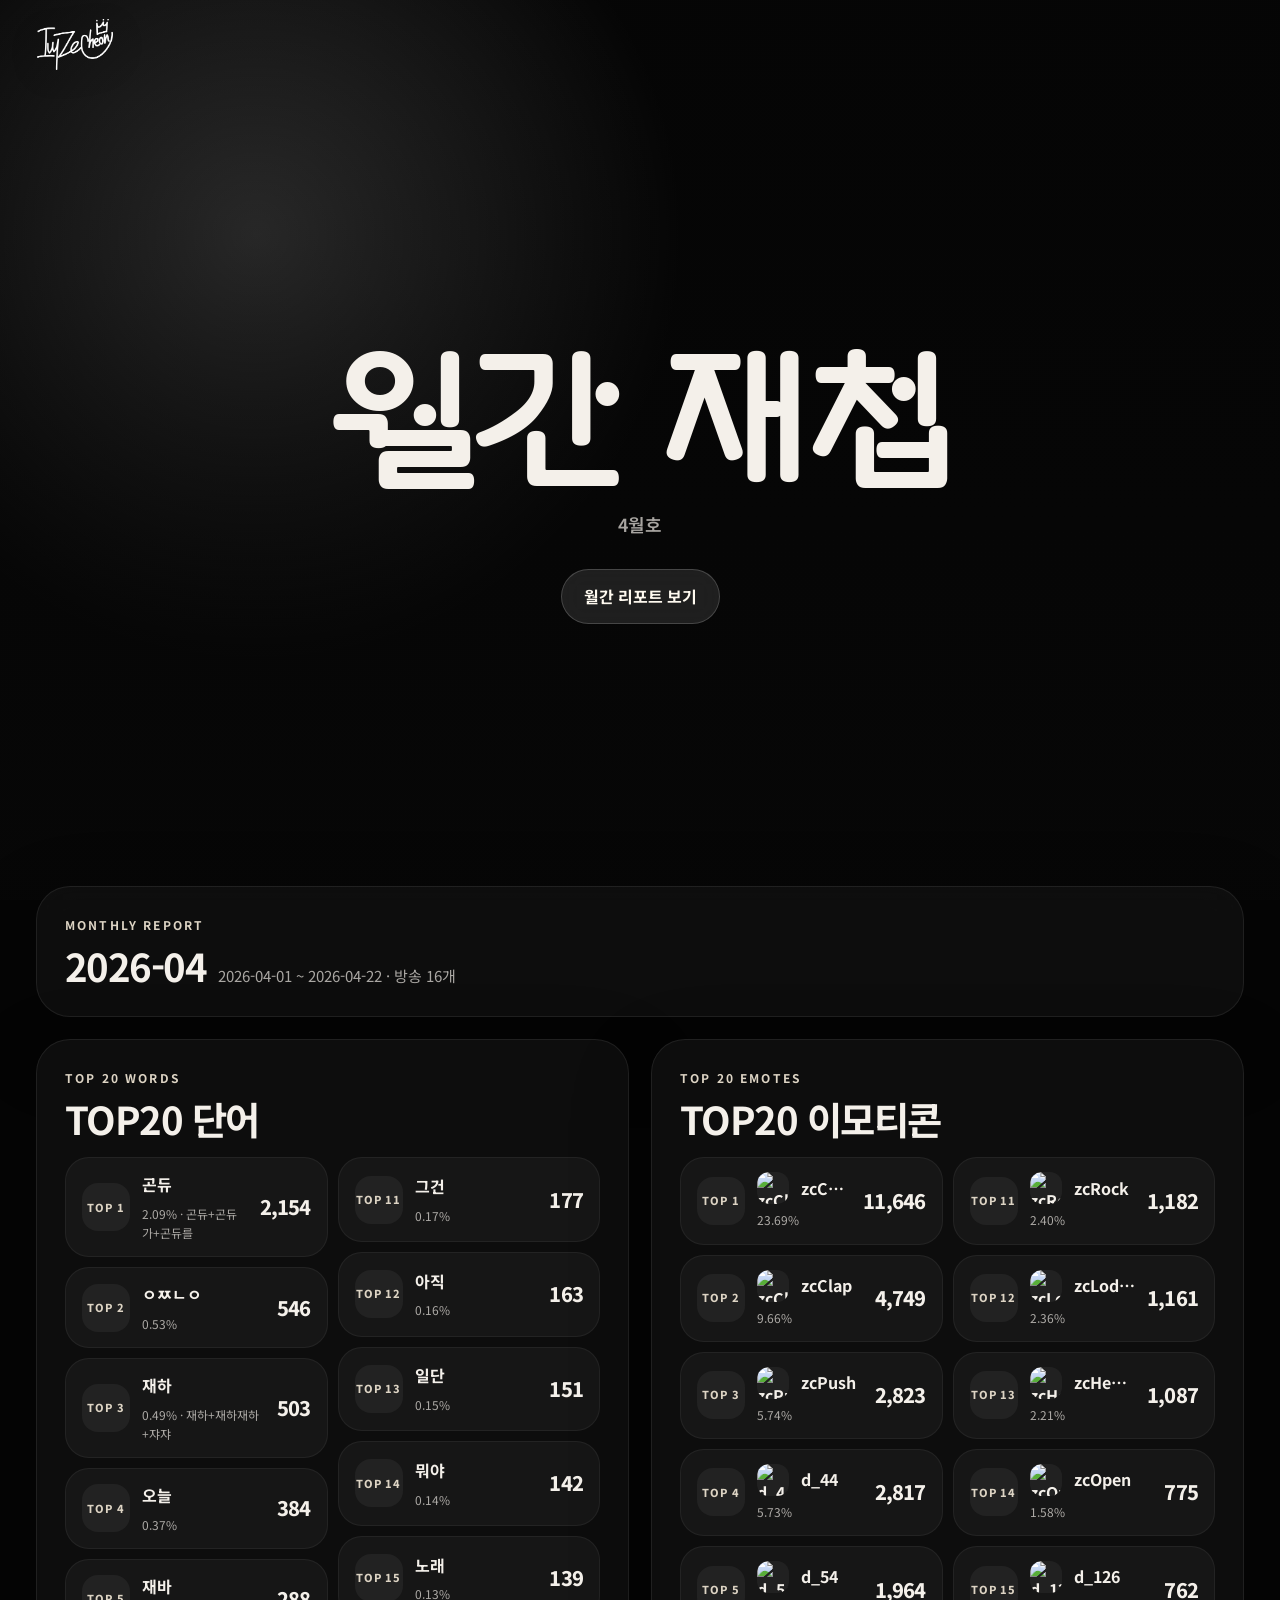
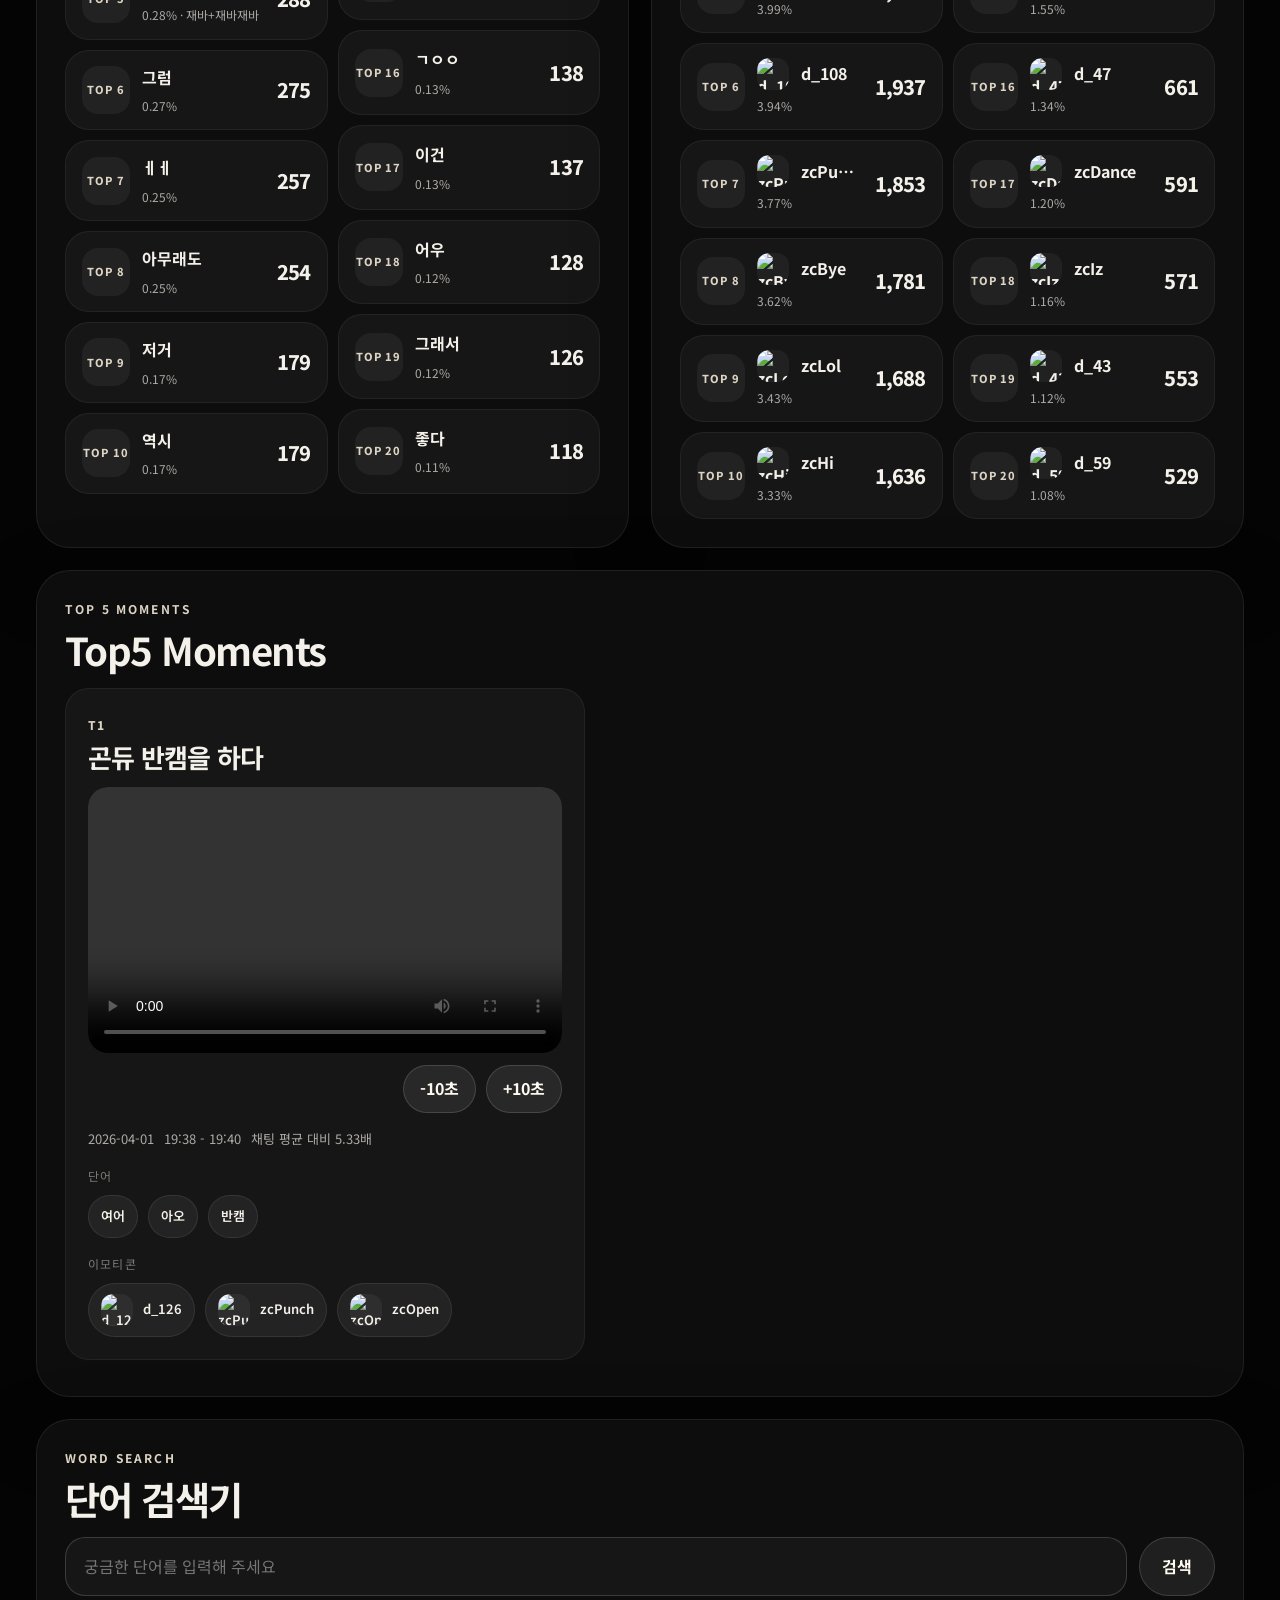
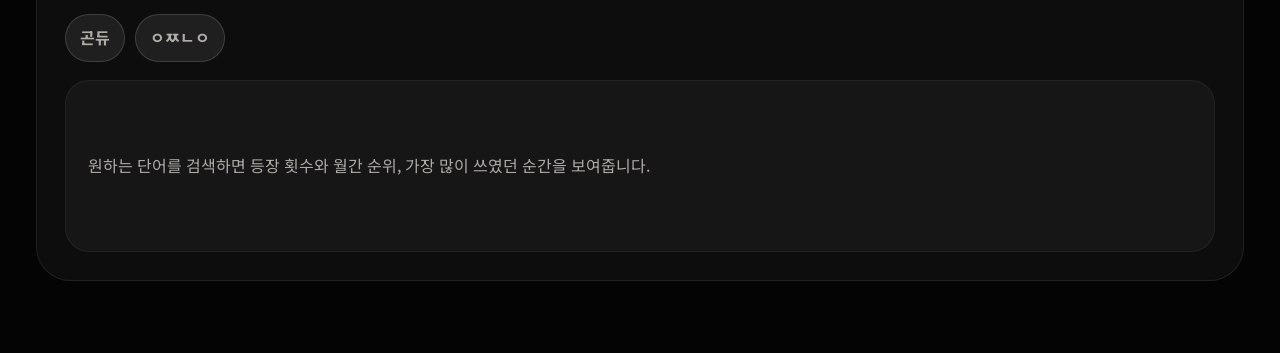
==== docs/index.html @ fcb18bef "Initial commit" ====
<!DOCTYPE html>
<html lang="ko">
<head>
  <meta charset="UTF-8">
  <meta name="viewport" content="width=device-width, initial-scale=1.0">
  <title>월간 재첩</title>
  <link rel="preconnect" href="https://fonts.googleapis.com">
  <link rel="preconnect" href="https://fonts.gstatic.com" crossorigin>
  <link href="https://fonts.googleapis.com/css2?family=Gugi&family=Noto+Sans+KR:wght@400;500;700;900&display=swap" rel="stylesheet">
  <link rel="stylesheet" href="./styles.css">
</head>
<body>
  <header class="floating-header" id="site-header">
    <div class="header-inner">
      <a class="brand-mark" href="#top" aria-label="월간 재첩 첫 화면">
        <img src="./assets/img/sign.webp" alt="월간 재첩 로고">
      </a>
    </div>
  </header>

  <main>
    <section class="hero" id="top">
      <video class="hero-video" autoplay muted loop playsinline>
        <source src="./assets/video/video1.mp4" type="video/mp4">
      </video>
      <div class="hero-scrim"></div>
      <div class="hero-content">
        <h1>월간 재첩</h1>
        <p class="hero-issue hidden" id="hero-issue"></p>
        <button class="hero-link" id="open-report-picker" type="button">월간 리포트 보기</button>
      </div>
    </section>

    <section class="content-shell" id="content">
      <section class="report-picker hidden" id="report-picker">
        <div class="report-picker-head">
          <p class="eyebrow">Archives</p>
          <h2>월간 로그 선택</h2>
        </div>
        <div class="archive-strip" id="archive-list"></div>
      </section>

      <div class="status-stack">
        <div class="loading-panel" id="loading-panel">리포트를 준비하는 중입니다...</div>
        <div class="error-panel hidden" id="error-panel"></div>
      </div>

      <div class="report-root hidden" id="report-root"></div>
    </section>
  </main>

  <script src="./app.js"></script>
</body>
</html>
---- docs/styles.css ----
:root {
  --bg: #050505;
  --panel: rgba(16, 16, 16, 0.82);
  --panel-strong: rgba(22, 22, 22, 0.94);
  --panel-soft: rgba(255, 255, 255, 0.04);
  --line: rgba(255, 255, 255, 0.08);
  --line-strong: rgba(255, 255, 255, 0.16);
  --text: #f4f0ea;
  --muted: rgba(244, 240, 234, 0.68);
  --muted-soft: rgba(244, 240, 234, 0.46);
  --accent: #ddd4c4;
  --accent-strong: #fffaf0;
  --danger: #ff8f7b;
  --shadow: 0 28px 80px rgba(0, 0, 0, 0.26);
  --radius-xl: 34px;
  --radius-lg: 24px;
  --radius-md: 18px;
}

* {
  box-sizing: border-box;
}

html {
  scroll-behavior: smooth;
}

html,
body {
  margin: 0;
  min-height: 100%;
  background: var(--bg);
  color: var(--text);
  font-family: "Noto Sans KR", "Apple SD Gothic Neo", "Malgun Gothic", sans-serif;
}

body {
  overflow-x: hidden;
  line-height: 1.6;
}

a {
  color: inherit;
  text-decoration: none;
}

button,
input {
  font: inherit;
}

button {
  cursor: pointer;
}

.hidden {
  display: none !important;
}

.floating-header {
  position: fixed;
  inset: 0 0 auto;
  z-index: 40;
  padding: 18px clamp(16px, 3vw, 36px);
  pointer-events: none;
}

.header-inner {
  max-width: 1420px;
  margin: 0 auto;
  padding: 0;
  border: 1px solid transparent;
  border-radius: 999px;
  background: transparent;
  transition:
    background 220ms ease,
    border-color 220ms ease,
    padding 220ms ease,
    box-shadow 220ms ease;
  pointer-events: auto;
}

.floating-header.is-scrolled .header-inner {
  padding: 12px 14px;
  background: rgba(10, 10, 10, 0.72);
  border-color: var(--line);
  box-shadow: var(--shadow);
  backdrop-filter: blur(24px);
  -webkit-backdrop-filter: blur(24px);
}

.brand-mark {
  display: inline-flex;
  align-items: center;
  justify-content: center;
  width: 76px;
  min-width: 76px;
}

.brand-mark img {
  display: block;
  width: 100%;
  height: auto;
  object-fit: contain;
  filter: drop-shadow(0 8px 18px rgba(0, 0, 0, 0.24));
}

.hero {
  position: relative;
  display: flex;
  align-items: center;
  justify-content: center;
  min-height: 100svh;
  padding: 132px clamp(20px, 5vw, 52px) 54px;
  overflow: hidden;
}

.hero-video,
.hero-scrim {
  position: absolute;
  inset: 0;
}

.hero-video {
  width: 100%;
  height: 100%;
  object-fit: cover;
  filter: brightness(0.56) saturate(0.94);
  transform: scale(1.02);
}

.hero-scrim {
  background:
    linear-gradient(180deg, rgba(7, 7, 7, 0.12) 0%, rgba(7, 7, 7, 0.28) 32%, rgba(7, 7, 7, 0.86) 100%),
    radial-gradient(circle at 20% 26%, rgba(255, 255, 255, 0.18), transparent 35%);
}

.hero-content {
  position: relative;
  z-index: 2;
  width: min(1420px, 100%);
  margin: 0 auto;
  text-align: center;
}

.hero h1 {
  margin: 0;
  font-family: "Gugi", "Noto Sans KR", sans-serif;
  font-size: clamp(72px, 12vw, 170px);
  font-weight: 400;
  line-height: 0.9;
  letter-spacing: -0.03em;
}

.hero-issue {
  margin: 18px 0 0;
  color: var(--muted);
  font-size: 18px;
  font-weight: 600;
}

.hero-link {
  display: inline-flex;
  align-items: center;
  justify-content: center;
  margin: 30px auto 0;
  padding: 14px 22px;
  border: 1px solid rgba(255, 255, 255, 0.18);
  border-radius: 999px;
  background: rgba(255, 255, 255, 0.1);
  color: var(--accent-strong);
  font-weight: 700;
  backdrop-filter: blur(12px);
  -webkit-backdrop-filter: blur(12px);
  transition: transform 180ms ease, background 180ms ease;
}

.hero-link:hover {
  transform: translateY(-1px);
  background: rgba(255, 255, 255, 0.16);
}

.content-shell {
  position: relative;
  z-index: 3;
  margin-top: -14px;
  padding: 0 clamp(16px, 3vw, 36px) 72px;
}

.status-stack,
.report-root,
.report-picker {
  max-width: 1420px;
  margin: 0 auto;
}

.report-root {
  transition: opacity 180ms ease;
}

.report-root.is-updating {
  opacity: 0.64;
  pointer-events: none;
}

.loading-panel,
.error-panel,
.report-picker,
.report-intro,
.panel-card {
  border: 1px solid var(--line);
  border-radius: var(--radius-xl);
  background: var(--panel);
  box-shadow: var(--shadow);
  backdrop-filter: blur(22px);
  -webkit-backdrop-filter: blur(22px);
}

.loading-panel,
.error-panel {
  padding: 24px 26px;
  color: var(--muted);
}

.error-panel {
  color: var(--danger);
  border-color: rgba(255, 143, 123, 0.28);
  background: rgba(34, 15, 12, 0.88);
}

.report-picker {
  margin-bottom: 18px;
  padding: 24px;
}

.report-picker-head h2 {
  margin: 0;
  font-size: clamp(26px, 3vw, 38px);
  line-height: 1.04;
  letter-spacing: -0.04em;
}

.archive-strip {
  display: flex;
  gap: 12px;
  overflow-x: auto;
  margin-top: 20px;
  padding-bottom: 4px;
  scrollbar-width: none;
}

.archive-strip::-webkit-scrollbar {
  display: none;
}

.archive-chip,
.archive-empty {
  flex: 0 0 auto;
  min-width: 230px;
  padding: 16px 18px;
  border: 1px solid rgba(255, 255, 255, 0.12);
  border-radius: 24px;
  background: rgba(255, 255, 255, 0.06);
  color: var(--text);
  text-align: left;
}

.archive-empty {
  color: var(--muted);
}

.archive-chip {
  transition:
    transform 180ms ease,
    border-color 180ms ease,
    background 180ms ease;
}

.archive-chip:hover,
.archive-chip.active {
  transform: translateY(-2px);
  border-color: rgba(255, 255, 255, 0.24);
  background: rgba(255, 255, 255, 0.12);
}

.archive-chip-label {
  display: block;
  font-size: 17px;
  font-weight: 700;
}

.archive-chip-meta {
  display: block;
  margin-top: 8px;
  color: var(--muted);
  font-size: 13px;
}

.report-shell {
  display: grid;
  gap: 22px;
}

.report-intro,
.panel-card {
  padding: 28px;
}

.report-intro-head {
  display: flex;
  flex-wrap: wrap;
  align-items: baseline;
  gap: 12px;
}

.report-intro h2,
.panel-card h3 {
  margin: 0;
  font-size: clamp(28px, 3vw, 42px);
  line-height: 1.04;
  letter-spacing: -0.04em;
}

.report-subtitle {
  margin: 0;
  color: var(--muted);
  font-size: 15px;
}

.panel-grid {
  display: grid;
  grid-template-columns: repeat(2, minmax(0, 1fr));
  gap: 22px;
}

.eyebrow,
.section-kicker {
  margin: 0 0 12px;
  color: var(--accent);
  font-size: 12px;
  font-weight: 700;
  letter-spacing: 0.18em;
  text-transform: uppercase;
}

.section-head {
  margin-bottom: 18px;
}

.rank-list {
  display: grid;
  grid-template-columns: repeat(2, minmax(0, 1fr));
  gap: 10px;
}

.rank-column {
  display: grid;
  gap: 10px;
}

.rank-row {
  display: grid;
  grid-template-columns: 48px minmax(0, 1fr) auto;
  align-items: center;
  gap: 12px;
  padding: 14px 16px;
  border-radius: var(--radius-lg);
  background: rgba(255, 255, 255, 0.04);
  border: 1px solid rgba(255, 255, 255, 0.06);
}

.rank-badge {
  display: inline-flex;
  align-items: center;
  justify-content: center;
  width: 48px;
  height: 48px;
  border-radius: 16px;
  background: rgba(255, 255, 255, 0.05);
  color: var(--accent);
  font-size: 11px;
  font-weight: 800;
  letter-spacing: 0.08em;
}

.rank-main {
  min-width: 0;
}

.token-title {
  display: flex;
  align-items: center;
  gap: 12px;
  min-width: 0;
  font-size: 16px;
  font-weight: 700;
}

.token-title span {
  min-width: 0;
  overflow: hidden;
  text-overflow: ellipsis;
  white-space: nowrap;
}

.token-title img,
.compact-token img {
  width: 32px;
  height: 32px;
  flex: 0 0 auto;
  object-fit: contain;
  border-radius: 12px;
  background: rgba(255, 255, 255, 0.05);
}

.item-meta {
  margin: 6px 0 0;
  color: var(--muted);
  font-size: 12px;
  line-height: 1.6;
}

.item-value strong {
  display: block;
  font-size: 20px;
  font-weight: 800;
  letter-spacing: -0.04em;
  text-align: right;
}

.clip-carousel {
  display: flex;
  gap: 18px;
  overflow-x: auto;
  padding-bottom: 8px;
  scroll-snap-type: x proximity;
  scrollbar-width: none;
}

.clip-carousel::-webkit-scrollbar {
  display: none;
}

.clip-card {
  flex: 0 0 min(520px, 88vw);
  scroll-snap-align: start;
  padding: 22px;
  border-radius: var(--radius-lg);
  background: rgba(255, 255, 255, 0.04);
  border: 1px solid rgba(255, 255, 255, 0.06);
}

.clip-card-head {
  margin-bottom: 16px;
}

.clip-kicker {
  display: inline-block;
  margin-bottom: 8px;
  color: var(--accent);
  font-size: 12px;
  font-weight: 800;
  letter-spacing: 0.12em;
  text-transform: uppercase;
}

.clip-card h4,
.search-result-header h4,
.special-word-head h4 {
  margin: 0;
  font-size: 26px;
  line-height: 1.08;
  letter-spacing: -0.03em;
}

.clip-player {
  display: block;
  width: 100%;
  aspect-ratio: 16 / 9;
  border-radius: 20px;
  background: #000;
}

.clip-player-wrap {
  display: grid;
  gap: 12px;
}

.clip-player-controls {
  display: flex;
  justify-content: flex-end;
  gap: 10px;
}

.clip-skip-button {
  padding: 10px 16px;
  border: 1px solid rgba(255, 255, 255, 0.14);
  border-radius: 999px;
  background: rgba(255, 255, 255, 0.08);
  color: var(--accent-strong);
  font-weight: 700;
  transition: transform 160ms ease, background 160ms ease, border-color 160ms ease;
}

.clip-skip-button:hover {
  transform: translateY(-1px);
  background: rgba(255, 255, 255, 0.14);
  border-color: rgba(255, 255, 255, 0.22);
}

.clip-card-body {
  margin-top: 16px;
}

.clip-meta-row {
  display: flex;
  flex-wrap: wrap;
  gap: 10px;
  color: var(--muted);
  font-size: 13px;
}

.clip-token-block {
  margin-top: 16px;
}

.clip-token-label,
.subsection-title,
.search-stat-label {
  display: block;
  color: var(--muted-soft);
  font-size: 12px;
  letter-spacing: 0.1em;
  text-transform: uppercase;
}

.compact-token-row {
  display: flex;
  flex-wrap: wrap;
  gap: 10px;
  margin-top: 10px;
}

.compact-token {
  display: inline-flex;
  align-items: center;
  gap: 10px;
  max-width: 100%;
  padding: 10px 12px;
  border-radius: 999px;
  background: rgba(255, 255, 255, 0.06);
  border: 1px solid rgba(255, 255, 255, 0.08);
  color: var(--text);
  font-size: 13px;
  font-weight: 600;
}

.search-panel {
  display: grid;
  gap: 18px;
}

.search-form {
  display: grid;
  grid-template-columns: minmax(0, 1fr) auto;
  gap: 12px;
}

.search-input {
  width: 100%;
  padding: 16px 18px;
  border: 1px solid var(--line-strong);
  border-radius: 20px;
  background: rgba(255, 255, 255, 0.04);
  color: var(--text);
  outline: none;
  transition: border-color 180ms ease, background 180ms ease;
}

.search-input:focus {
  border-color: rgba(255, 255, 255, 0.28);
  background: rgba(255, 255, 255, 0.07);
}

.search-button,
.search-tag,
.sound-button {
  border: 1px solid rgba(255, 255, 255, 0.14);
  border-radius: 999px;
  background: rgba(255, 255, 255, 0.08);
  color: var(--accent-strong);
  font-weight: 700;
}

.search-button {
  padding: 0 22px;
}

.search-suggestions {
  display: flex;
  flex-wrap: wrap;
  gap: 10px;
}

.search-tag {
  padding: 10px 14px;
  color: var(--muted);
}

.search-tag.sound-enabled {
  border-color: rgba(255, 255, 255, 0.22);
  color: var(--accent-strong);
  background: rgba(255, 255, 255, 0.12);
}

.search-result {
  min-height: 172px;
  padding: 22px;
  border-radius: var(--radius-lg);
  background: rgba(255, 255, 255, 0.04);
  border: 1px solid rgba(255, 255, 255, 0.06);
}

.search-result.empty {
  display: flex;
  align-items: center;
  color: var(--muted);
}

.search-result-header {
  display: flex;
  flex-wrap: wrap;
  align-items: baseline;
  gap: 12px;
}

.search-result-header span {
  color: var(--muted);
  font-size: 14px;
}

.search-result-grid {
  display: grid;
  grid-template-columns: repeat(4, minmax(0, 1fr));
  gap: 12px;
  margin-top: 18px;
}

.search-stat {
  padding: 16px;
  border-radius: 20px;
  background: rgba(255, 255, 255, 0.04);
  border: 1px solid rgba(255, 255, 255, 0.06);
}

.search-stat-value {
  display: block;
  margin-top: 8px;
  font-size: 24px;
  font-weight: 800;
  letter-spacing: -0.04em;
}

.search-result-note,
.special-word-meta {
  margin: 16px 0 0;
  color: var(--muted);
  font-size: 14px;
}

.search-result-note.subdued {
  color: var(--muted-soft);
}

.special-word-wrap {
  padding-top: 6px;
  border-top: 1px solid rgba(255, 255, 255, 0.06);
}

.special-word-grid {
  display: grid;
  grid-template-columns: repeat(2, minmax(0, 1fr));
  gap: 14px;
  margin-top: 14px;
}

.special-word-card {
  padding: 20px;
  border-radius: var(--radius-lg);
  background: rgba(255, 255, 255, 0.04);
  border: 1px solid rgba(255, 255, 255, 0.06);
}

.special-word-head {
  display: flex;
  align-items: center;
  justify-content: space-between;
  gap: 12px;
}

.sound-button {
  padding: 10px 16px;
}

.sound-button:disabled {
  opacity: 0.45;
  cursor: default;
}

.special-word-count {
  margin-top: 14px;
  font-size: 28px;
  font-weight: 800;
  letter-spacing: -0.04em;
}

@media (max-width: 1100px) {
  .panel-grid,
  .special-word-grid {
    grid-template-columns: 1fr;
  }

  .rank-list {
    grid-template-columns: 1fr;
  }

  .search-result-grid {
    grid-template-columns: repeat(2, minmax(0, 1fr));
  }
}

@media (max-width: 720px) {
  .floating-header {
    padding: 14px 14px 0;
  }

  .floating-header.is-scrolled .header-inner {
    padding: 10px 12px;
  }

  .brand-mark {
    width: 64px;
    min-width: 64px;
  }

  .hero {
    padding: 110px 16px 36px;
  }

  .content-shell {
    padding: 0 14px 56px;
  }

  .report-picker,
  .report-intro,
  .panel-card,
  .loading-panel,
  .error-panel {
    padding: 22px;
  }

  .search-form,
  .search-result-grid {
    grid-template-columns: 1fr;
  }

  .search-button {
    min-height: 52px;
  }

  .rank-row {
    grid-template-columns: 48px minmax(0, 1fr);
  }

  .item-value {
    grid-column: 2;
  }

  .clip-card {
    flex-basis: 92vw;
  }

  .clip-player-controls {
    justify-content: stretch;
  }

  .clip-skip-button {
    flex: 1 1 0;
  }
}
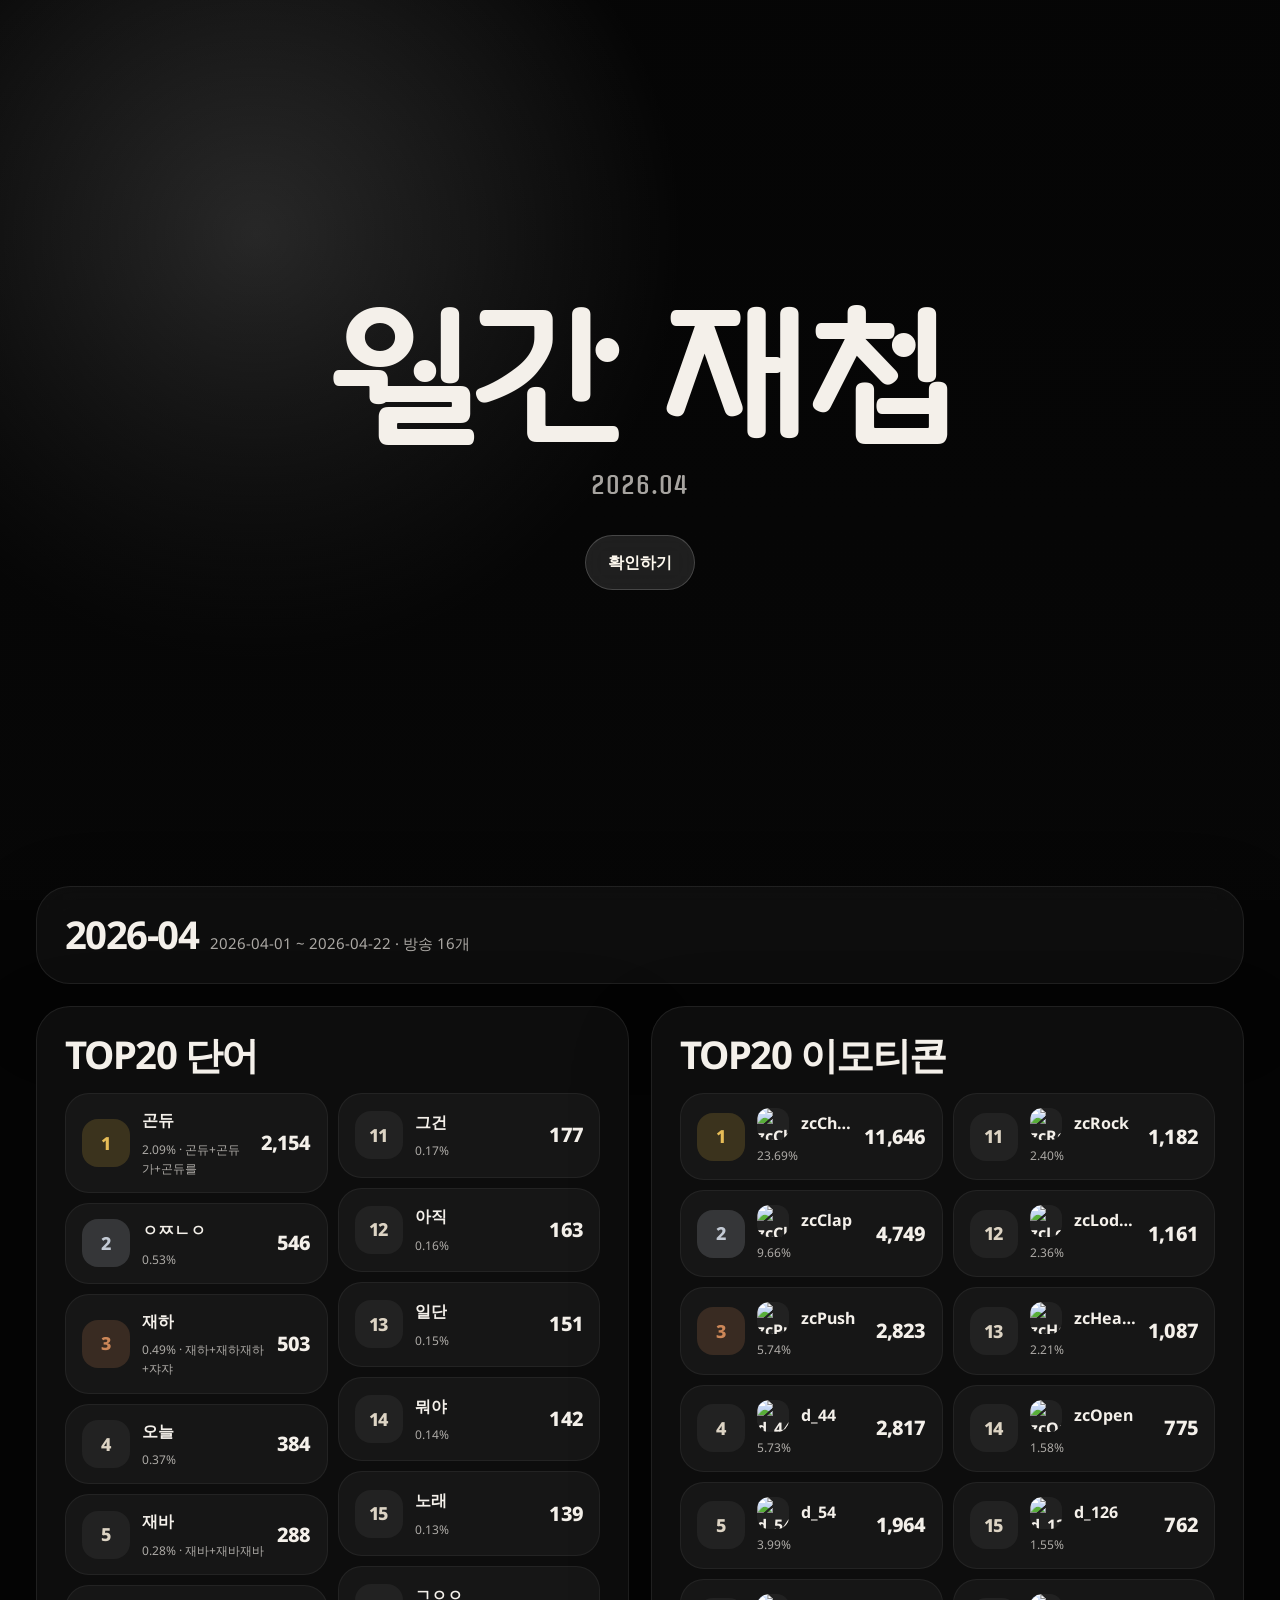
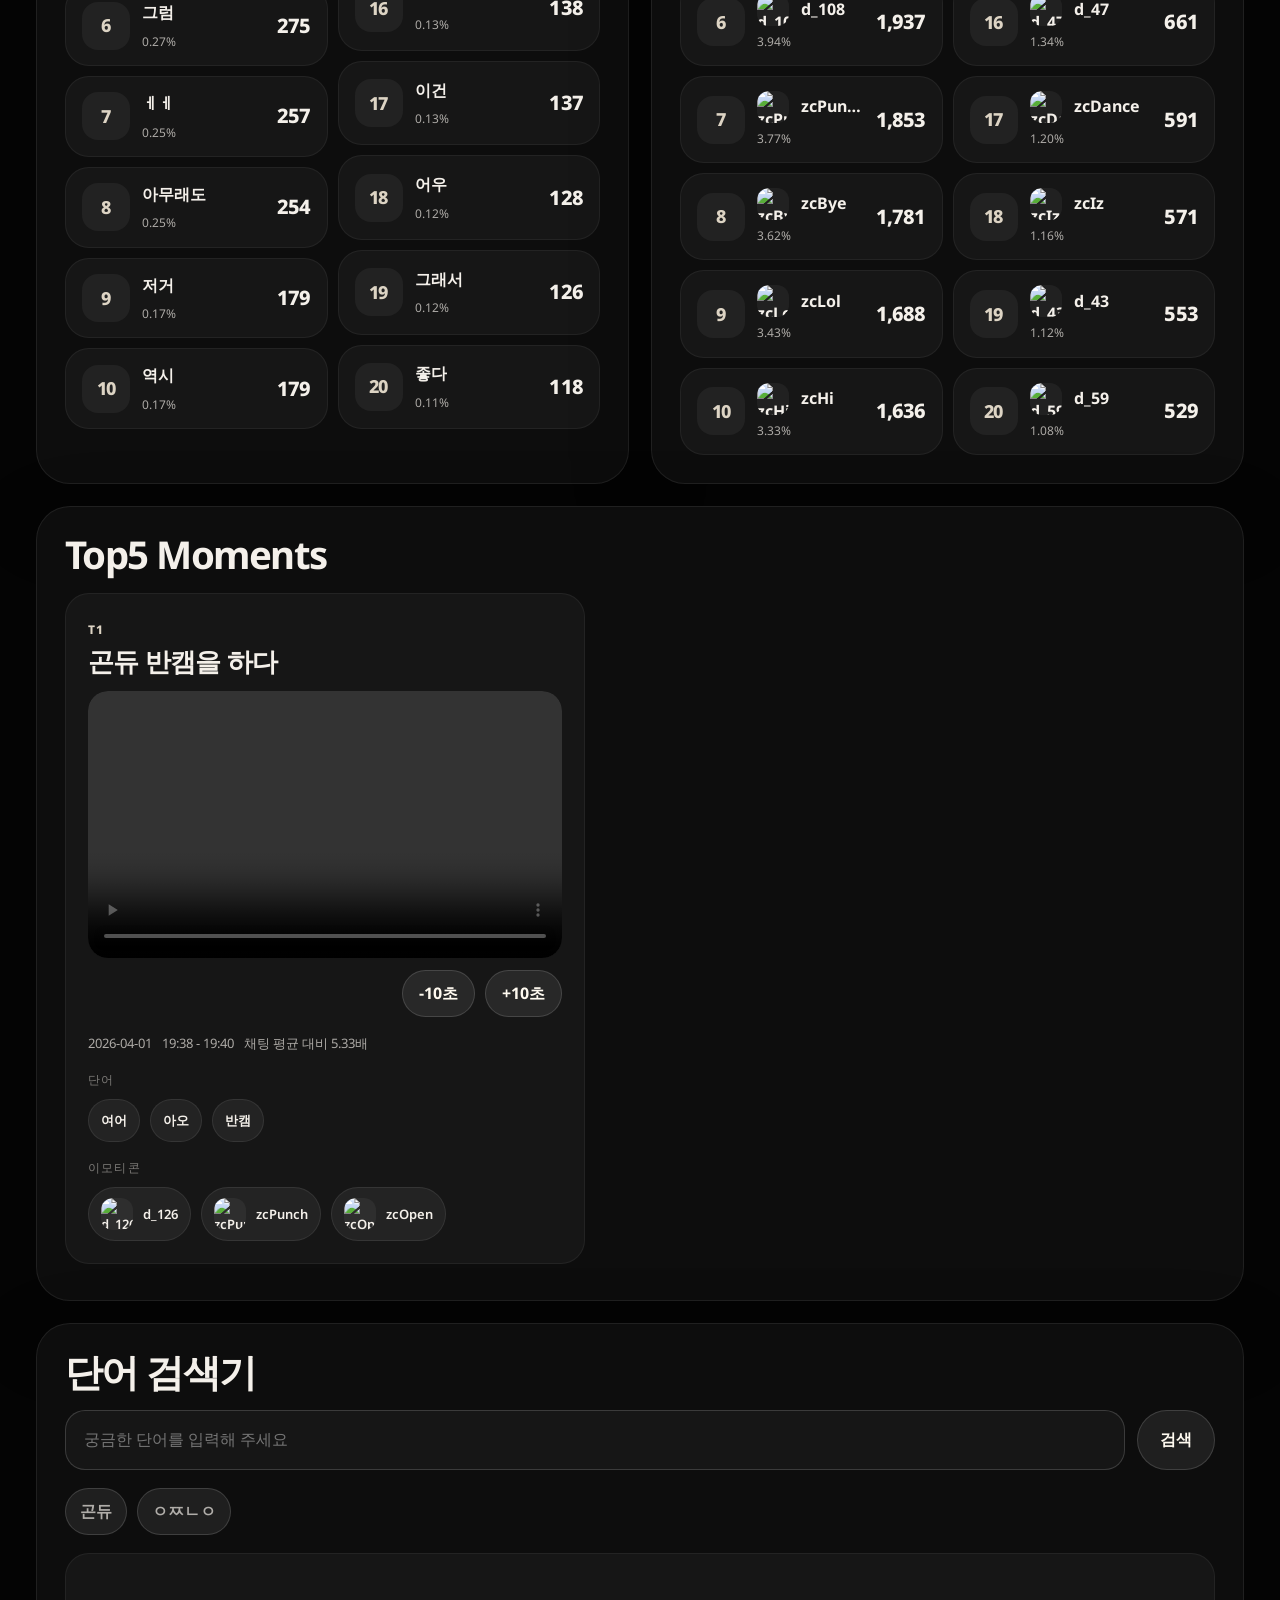
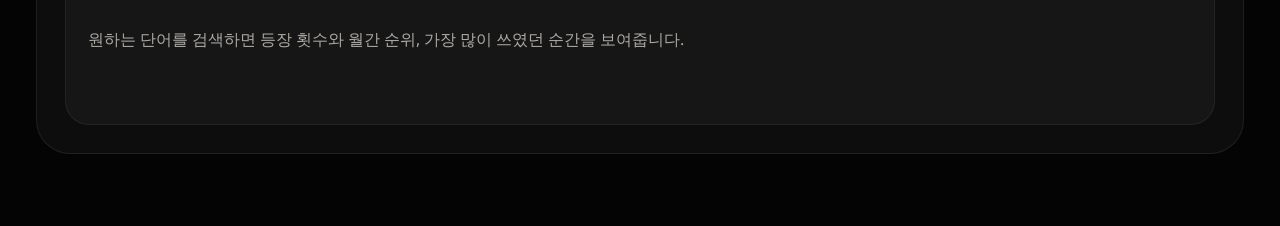
==== commit a75ad3d4: "Refine landing and report typography" ====
--- a/docs/index.html
+++ b/docs/index.html
@@ -6,18 +6,10 @@
   <title>월간 재첩</title>
   <link rel="preconnect" href="https://fonts.googleapis.com">
   <link rel="preconnect" href="https://fonts.gstatic.com" crossorigin>
-  <link href="https://fonts.googleapis.com/css2?family=Gugi&family=Noto+Sans+KR:wght@400;500;700;900&display=swap" rel="stylesheet">
+  <link href="https://fonts.googleapis.com/css2?family=Gugi&family=Noto+Sans:wght@400;500;700;900&display=swap" rel="stylesheet">
   <link rel="stylesheet" href="./styles.css">
 </head>
 <body>
-  <header class="floating-header" id="site-header">
-    <div class="header-inner">
-      <a class="brand-mark" href="#top" aria-label="월간 재첩 첫 화면">
-        <img src="./assets/img/sign.webp" alt="월간 재첩 로고">
-      </a>
-    </div>
-  </header>
-
   <main>
     <section class="hero" id="top">
       <video class="hero-video" autoplay muted loop playsinline>
@@ -27,7 +19,7 @@
       <div class="hero-content">
         <h1>월간 재첩</h1>
         <p class="hero-issue hidden" id="hero-issue"></p>
-        <button class="hero-link" id="open-report-picker" type="button">월간 리포트 보기</button>
+        <button class="hero-link" id="open-report-picker" type="button">확인하기</button>
       </div>
     </section>
 
--- a/docs/styles.css
+++ b/docs/styles.css
@@ -31,7 +31,7 @@
   min-height: 100%;
   background: var(--bg);
   color: var(--text);
-  font-family: "Noto Sans KR", "Apple SD Gothic Neo", "Malgun Gothic", sans-serif;
+  font-family: "Noto Sans", "Apple SD Gothic Neo", "Malgun Gothic", sans-serif;
 }
 
 body {
@@ -57,61 +57,13 @@
   display: none !important;
 }
 
-.floating-header {
-  position: fixed;
-  inset: 0 0 auto;
-  z-index: 40;
-  padding: 18px clamp(16px, 3vw, 36px);
-  pointer-events: none;
-}
-
-.header-inner {
-  max-width: 1420px;
-  margin: 0 auto;
-  padding: 0;
-  border: 1px solid transparent;
-  border-radius: 999px;
-  background: transparent;
-  transition:
-    background 220ms ease,
-    border-color 220ms ease,
-    padding 220ms ease,
-    box-shadow 220ms ease;
-  pointer-events: auto;
-}
-
-.floating-header.is-scrolled .header-inner {
-  padding: 12px 14px;
-  background: rgba(10, 10, 10, 0.72);
-  border-color: var(--line);
-  box-shadow: var(--shadow);
-  backdrop-filter: blur(24px);
-  -webkit-backdrop-filter: blur(24px);
-}
-
-.brand-mark {
-  display: inline-flex;
-  align-items: center;
-  justify-content: center;
-  width: 76px;
-  min-width: 76px;
-}
-
-.brand-mark img {
-  display: block;
-  width: 100%;
-  height: auto;
-  object-fit: contain;
-  filter: drop-shadow(0 8px 18px rgba(0, 0, 0, 0.24));
-}
-
 .hero {
   position: relative;
   display: flex;
   align-items: center;
   justify-content: center;
   min-height: 100svh;
-  padding: 132px clamp(20px, 5vw, 52px) 54px;
+  padding: 54px clamp(20px, 5vw, 52px);
   overflow: hidden;
 }
 
@@ -145,7 +97,7 @@
 
 .hero h1 {
   margin: 0;
-  font-family: "Gugi", "Noto Sans KR", sans-serif;
+  font-family: "Gugi", "Noto Sans", sans-serif;
   font-size: clamp(72px, 12vw, 170px);
   font-weight: 400;
   line-height: 0.9;
@@ -155,8 +107,10 @@
 .hero-issue {
   margin: 18px 0 0;
   color: var(--muted);
-  font-size: 18px;
-  font-weight: 600;
+  font-family: "Gugi", "Noto Sans", sans-serif;
+  font-size: clamp(18px, 2vw, 24px);
+  font-weight: 400;
+  letter-spacing: 0.04em;
 }
 
 .hero-link {
@@ -378,9 +332,24 @@
   border-radius: 16px;
   background: rgba(255, 255, 255, 0.05);
   color: var(--accent);
-  font-size: 11px;
+  font-size: 18px;
   font-weight: 800;
-  letter-spacing: 0.08em;
+  letter-spacing: -0.03em;
+}
+
+.rank-badge.is-gold {
+  background: rgba(226, 180, 64, 0.18);
+  color: #e7bd57;
+}
+
+.rank-badge.is-silver {
+  background: rgba(192, 198, 207, 0.18);
+  color: #c3cad4;
+}
+
+.rank-badge.is-bronze {
+  background: rgba(194, 126, 83, 0.2);
+  color: #cd8758;
 }
 
 .rank-main {
@@ -730,21 +699,8 @@
 }
 
 @media (max-width: 720px) {
-  .floating-header {
-    padding: 14px 14px 0;
-  }
-
-  .floating-header.is-scrolled .header-inner {
-    padding: 10px 12px;
-  }
-
-  .brand-mark {
-    width: 64px;
-    min-width: 64px;
-  }
-
   .hero {
-    padding: 110px 16px 36px;
+    padding: 36px 16px;
   }
 
   .content-shell {
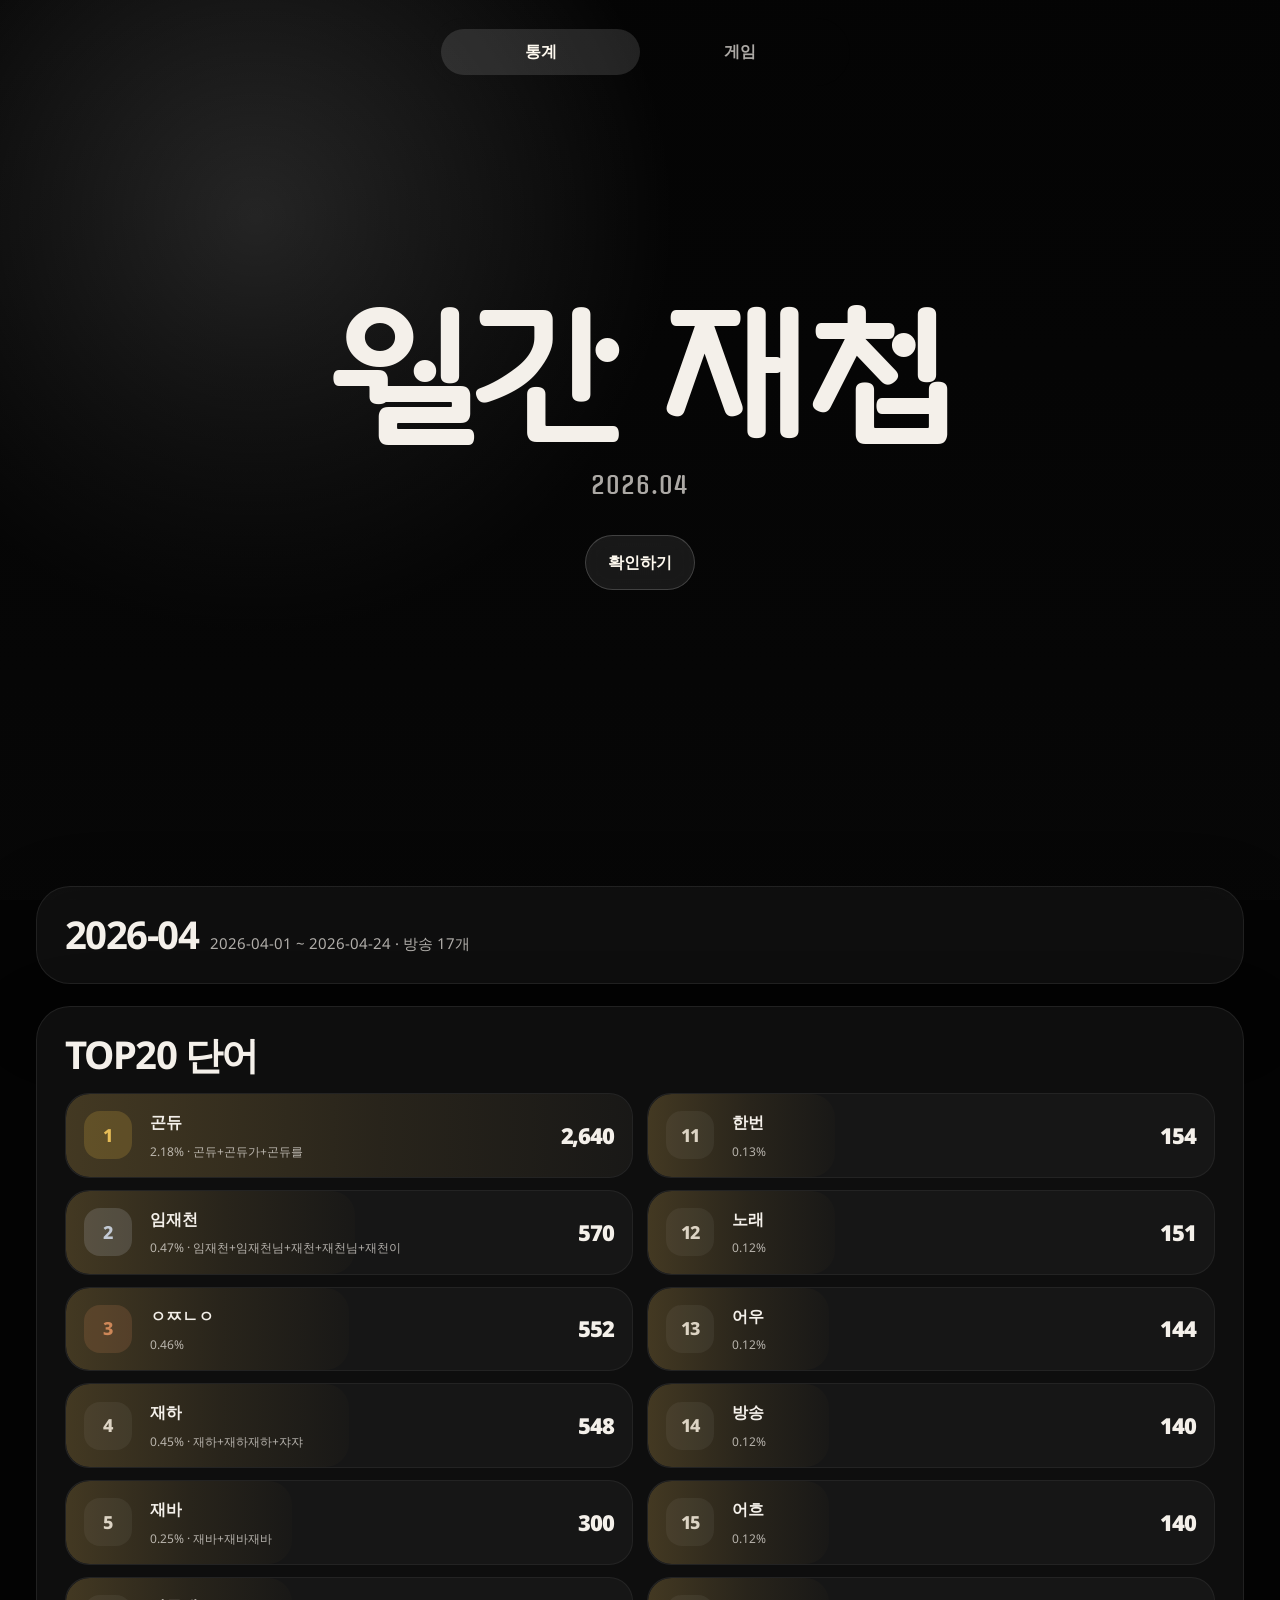
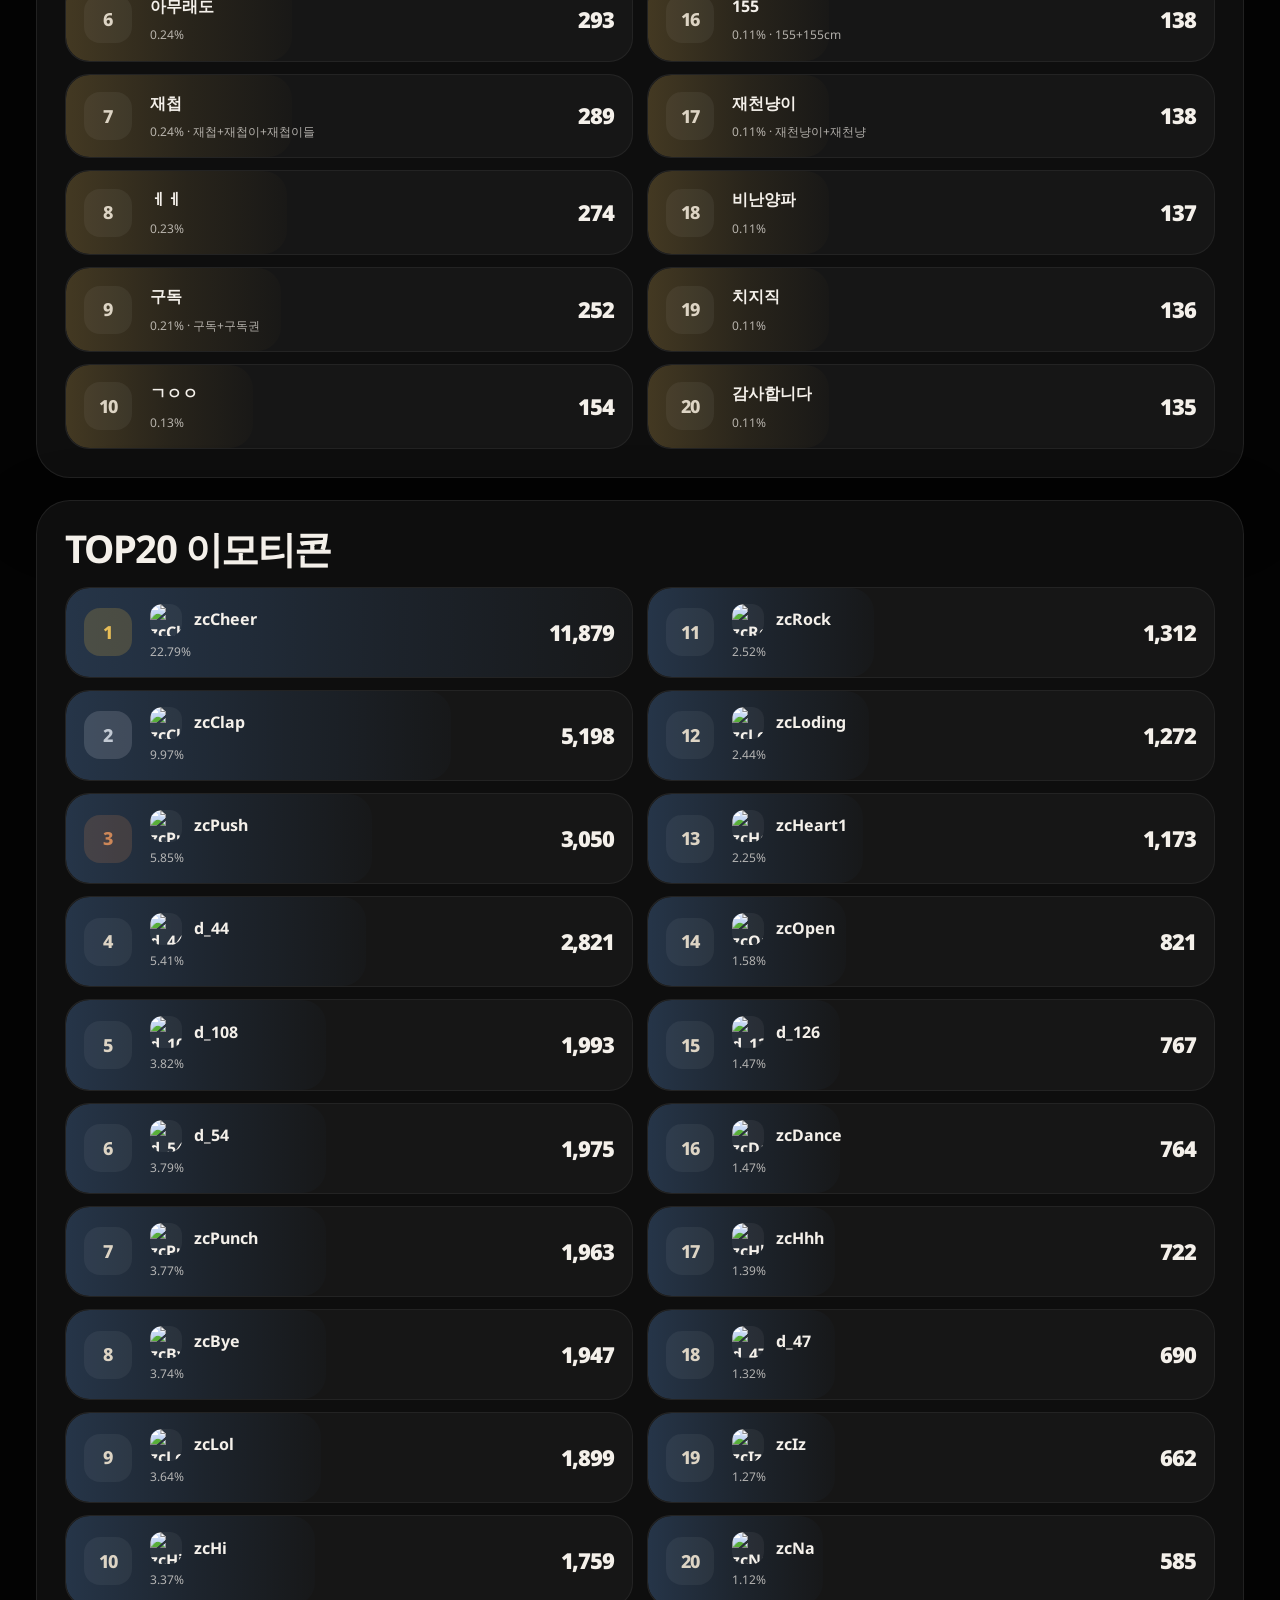
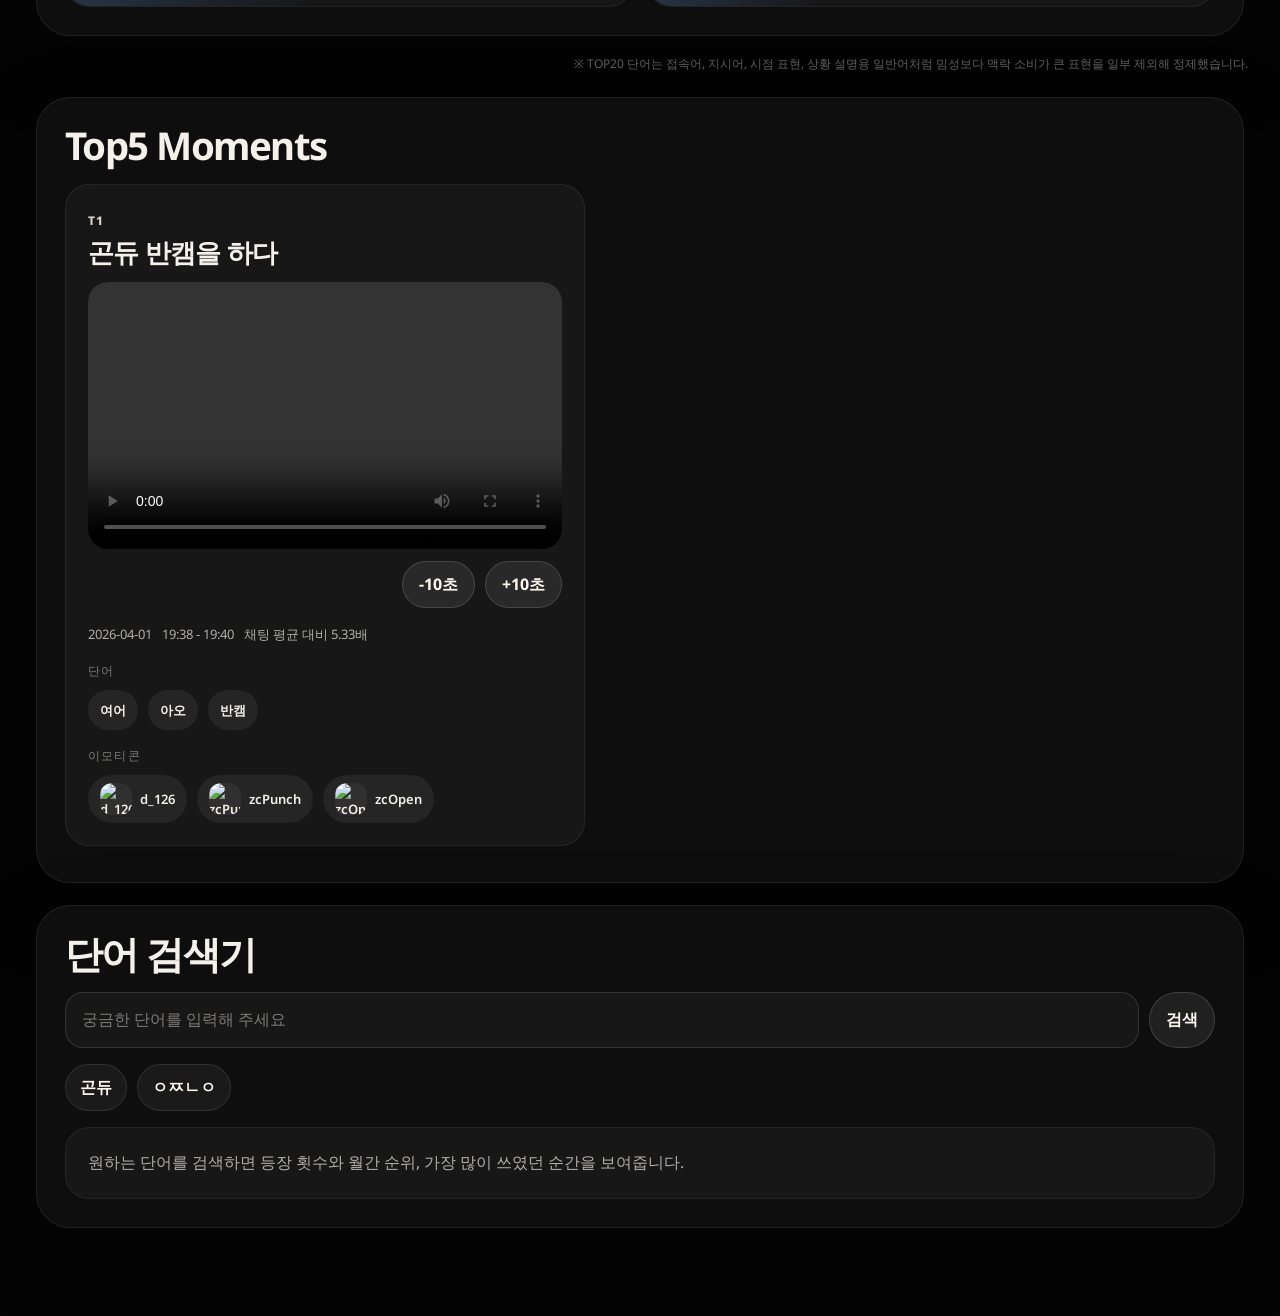
==== commit b495a09d: "Refresh stats layout and add word game" ====
--- a/docs/index.html
+++ b/docs/index.html
@@ -10,6 +10,13 @@
   <link rel="stylesheet" href="./styles.css">
 </head>
 <body>
+  <header class="site-nav" id="site-nav">
+    <div class="site-nav-inner">
+      <button class="nav-link active" id="nav-stats" type="button" data-view-tab="stats">통계</button>
+      <button class="nav-link" id="nav-game" type="button" data-view-tab="game">게임</button>
+    </div>
+  </header>
+
   <main>
     <section class="hero" id="top">
       <video class="hero-video" autoplay muted loop playsinline>
@@ -26,7 +33,7 @@
     <section class="content-shell" id="content">
       <section class="report-picker hidden" id="report-picker">
         <div class="report-picker-head">
-          <p class="eyebrow">Archives</p>
+          <p class="eyebrow">월간 로그</p>
           <h2>월간 로그 선택</h2>
         </div>
         <div class="archive-strip" id="archive-list"></div>
@@ -38,6 +45,7 @@
       </div>
 
       <div class="report-root hidden" id="report-root"></div>
+      <div class="game-root hidden" id="game-root"></div>
     </section>
   </main>
 
--- a/docs/styles.css
+++ b/docs/styles.css
@@ -1,17 +1,21 @@
 :root {
-  --bg: #050505;
-  --panel: rgba(16, 16, 16, 0.82);
-  --panel-strong: rgba(22, 22, 22, 0.94);
+  --bg: #040404;
+  --panel: rgba(18, 18, 18, 0.82);
+  --panel-strong: rgba(22, 22, 22, 0.96);
   --panel-soft: rgba(255, 255, 255, 0.04);
   --line: rgba(255, 255, 255, 0.08);
   --line-strong: rgba(255, 255, 255, 0.16);
   --text: #f4f0ea;
-  --muted: rgba(244, 240, 234, 0.68);
+  --muted: rgba(244, 240, 234, 0.7);
   --muted-soft: rgba(244, 240, 234, 0.46);
   --accent: #ddd4c4;
   --accent-strong: #fffaf0;
+  --gold: #e7bd57;
+  --silver: #c3cad4;
+  --bronze: #cd8758;
   --danger: #ff8f7b;
-  --shadow: 0 28px 80px rgba(0, 0, 0, 0.26);
+  --success: #9be7bf;
+  --shadow: 0 28px 80px rgba(0, 0, 0, 0.3);
   --radius-xl: 34px;
   --radius-lg: 24px;
   --radius-md: 18px;
@@ -57,6 +61,60 @@
   display: none !important;
 }
 
+.site-nav {
+  position: fixed;
+  top: 18px;
+  left: 0;
+  right: 0;
+  z-index: 30;
+  padding: 0 18px;
+  pointer-events: none;
+}
+
+.site-nav-inner {
+  display: flex;
+  justify-content: space-between;
+  align-items: center;
+  width: min(420px, 100%);
+  margin: 0 auto;
+  padding: 10px;
+  border: 1px solid transparent;
+  border-radius: 999px;
+  background: rgba(8, 8, 8, 0);
+  backdrop-filter: blur(0px);
+  -webkit-backdrop-filter: blur(0px);
+  transition: background 220ms ease, border-color 220ms ease, backdrop-filter 220ms ease;
+  pointer-events: auto;
+}
+
+body.is-scrolled .site-nav-inner {
+  border-color: rgba(255, 255, 255, 0.12);
+  background: rgba(10, 10, 10, 0.58);
+  backdrop-filter: blur(18px);
+  -webkit-backdrop-filter: blur(18px);
+}
+
+.nav-link {
+  flex: 1 1 0;
+  padding: 10px 14px;
+  border: 0;
+  border-radius: 999px;
+  background: transparent;
+  color: var(--muted);
+  font-weight: 700;
+  transition: color 180ms ease, background 180ms ease, transform 180ms ease;
+}
+
+.nav-link:hover {
+  color: var(--accent-strong);
+  transform: translateY(-1px);
+}
+
+.nav-link.active {
+  background: rgba(255, 255, 255, 0.12);
+  color: var(--accent-strong);
+}
+
 .hero {
   position: relative;
   display: flex;
@@ -83,8 +141,8 @@
 
 .hero-scrim {
   background:
-    linear-gradient(180deg, rgba(7, 7, 7, 0.12) 0%, rgba(7, 7, 7, 0.28) 32%, rgba(7, 7, 7, 0.86) 100%),
-    radial-gradient(circle at 20% 26%, rgba(255, 255, 255, 0.18), transparent 35%);
+    linear-gradient(180deg, rgba(7, 7, 7, 0.06) 0%, rgba(7, 7, 7, 0.28) 34%, rgba(7, 7, 7, 0.9) 100%),
+    radial-gradient(circle at 20% 24%, rgba(255, 255, 255, 0.16), transparent 34%);
 }
 
 .hero-content {
@@ -121,34 +179,37 @@
   padding: 14px 22px;
   border: 1px solid rgba(255, 255, 255, 0.18);
   border-radius: 999px;
-  background: rgba(255, 255, 255, 0.1);
+  background: rgba(255, 255, 255, 0.08);
   color: var(--accent-strong);
   font-weight: 700;
   backdrop-filter: blur(12px);
   -webkit-backdrop-filter: blur(12px);
-  transition: transform 180ms ease, background 180ms ease;
+  transition: transform 180ms ease, background 180ms ease, border-color 180ms ease;
 }
 
 .hero-link:hover {
   transform: translateY(-1px);
   background: rgba(255, 255, 255, 0.16);
+  border-color: rgba(255, 255, 255, 0.26);
 }
 
 .content-shell {
   position: relative;
   z-index: 3;
   margin-top: -14px;
-  padding: 0 clamp(16px, 3vw, 36px) 72px;
+  padding: 0 clamp(16px, 3vw, 36px) 88px;
 }
 
 .status-stack,
 .report-root,
+.game-root,
 .report-picker {
   max-width: 1420px;
   margin: 0 auto;
 }
 
-.report-root {
+.report-root,
+.game-root {
   transition: opacity 180ms ease;
 }
 
@@ -187,9 +248,12 @@
   padding: 24px;
 }
 
-.report-picker-head h2 {
+.report-picker-head h2,
+.report-intro h2,
+.panel-card h2,
+.panel-card h3 {
   margin: 0;
-  font-size: clamp(26px, 3vw, 38px);
+  font-size: clamp(28px, 3vw, 42px);
   line-height: 1.04;
   letter-spacing: -0.04em;
 }
@@ -203,7 +267,8 @@
   scrollbar-width: none;
 }
 
-.archive-strip::-webkit-scrollbar {
+.archive-strip::-webkit-scrollbar,
+.clip-carousel::-webkit-scrollbar {
   display: none;
 }
 
@@ -224,10 +289,7 @@
 }
 
 .archive-chip {
-  transition:
-    transform 180ms ease,
-    border-color 180ms ease,
-    background 180ms ease;
+  transition: transform 180ms ease, border-color 180ms ease, background 180ms ease;
 }
 
 .archive-chip:hover,
@@ -267,28 +329,22 @@
   gap: 12px;
 }
 
-.report-intro h2,
-.panel-card h3 {
+.report-subtitle,
+.game-subtitle {
   margin: 0;
-  font-size: clamp(28px, 3vw, 42px);
-  line-height: 1.04;
-  letter-spacing: -0.04em;
-}
-
-.report-subtitle {
-  margin: 0;
   color: var(--muted);
   font-size: 15px;
 }
 
-.panel-grid {
-  display: grid;
-  grid-template-columns: repeat(2, minmax(0, 1fr));
-  gap: 22px;
-}
-
-.eyebrow,
-.section-kicker {
+.public-filter-note {
+  width: 100%;
+  margin: -4px 4px 2px;
+  color: var(--muted-soft);
+  font-size: 12px;
+  text-align: right;
+}
+
+.eyebrow {
   margin: 0 0 12px;
   color: var(--accent);
   font-size: 12px;
@@ -301,26 +357,55 @@
   margin-bottom: 18px;
 }
 
-.rank-list {
+.signal-stage {
+  overflow: hidden;
+}
+
+.signal-list {
   display: grid;
   grid-template-columns: repeat(2, minmax(0, 1fr));
-  gap: 10px;
-}
-
-.rank-column {
+  gap: 14px;
+}
+
+.signal-column {
   display: grid;
-  gap: 10px;
-}
-
-.rank-row {
+  gap: 12px;
+}
+
+.signal-row {
+  position: relative;
   display: grid;
-  grid-template-columns: 48px minmax(0, 1fr) auto;
+  grid-template-columns: 52px minmax(0, 1fr) auto;
   align-items: center;
-  gap: 12px;
-  padding: 14px 16px;
+  gap: 14px;
+  min-height: 84px;
+  padding: 16px 18px;
+  border: 1px solid rgba(255, 255, 255, 0.06);
   border-radius: var(--radius-lg);
-  background: rgba(255, 255, 255, 0.04);
-  border: 1px solid rgba(255, 255, 255, 0.06);
+  background: rgba(255, 255, 255, 0.035);
+  overflow: hidden;
+  isolation: isolate;
+}
+
+.signal-row-fill {
+  position: absolute;
+  top: 0;
+  bottom: 0;
+  left: 0;
+  width: var(--fill, 50%);
+  border-radius: inherit;
+  opacity: 0.78;
+  z-index: -1;
+}
+
+.signal-row-word .signal-row-fill {
+  background:
+    linear-gradient(90deg, rgba(214, 170, 74, 0.3) 0%, rgba(214, 170, 74, 0.12) 55%, rgba(214, 170, 74, 0.02) 100%);
+}
+
+.signal-row-emote .signal-row-fill {
+  background:
+    linear-gradient(90deg, rgba(94, 165, 255, 0.28) 0%, rgba(94, 165, 255, 0.12) 55%, rgba(94, 165, 255, 0.02) 100%);
 }
 
 .rank-badge {
@@ -338,18 +423,18 @@
 }
 
 .rank-badge.is-gold {
-  background: rgba(226, 180, 64, 0.18);
-  color: #e7bd57;
+  background: rgba(226, 180, 64, 0.2);
+  color: var(--gold);
 }
 
 .rank-badge.is-silver {
   background: rgba(192, 198, 207, 0.18);
-  color: #c3cad4;
+  color: var(--silver);
 }
 
 .rank-badge.is-bronze {
   background: rgba(194, 126, 83, 0.2);
-  color: #cd8758;
+  color: var(--bronze);
 }
 
 .rank-main {
@@ -391,9 +476,9 @@
 
 .item-value strong {
   display: block;
-  font-size: 20px;
-  font-weight: 800;
-  letter-spacing: -0.04em;
+  font-size: 22px;
+  font-weight: 900;
+  letter-spacing: -0.05em;
   text-align: right;
 }
 
@@ -404,10 +489,6 @@
   padding-bottom: 8px;
   scroll-snap-type: x proximity;
   scrollbar-width: none;
-}
-
-.clip-carousel::-webkit-scrollbar {
-  display: none;
 }
 
 .clip-card {
@@ -435,7 +516,7 @@
 
 .clip-card h4,
 .search-result-header h4,
-.special-word-head h4 {
+.guess-word-wrap h3 {
   margin: 0;
   font-size: 26px;
   line-height: 1.08;
@@ -461,22 +542,34 @@
   gap: 10px;
 }
 
-.clip-skip-button {
+.clip-skip-button,
+.search-button,
+.game-guess-button,
+.game-next-button {
   padding: 10px 16px;
   border: 1px solid rgba(255, 255, 255, 0.14);
   border-radius: 999px;
   background: rgba(255, 255, 255, 0.08);
   color: var(--accent-strong);
   font-weight: 700;
-  transition: transform 160ms ease, background 160ms ease, border-color 160ms ease;
-}
-
-.clip-skip-button:hover {
+  transition: transform 160ms ease, background 160ms ease, border-color 160ms ease, opacity 160ms ease;
+}
+
+.clip-skip-button:hover,
+.search-button:hover,
+.game-guess-button:hover,
+.game-next-button:hover {
   transform: translateY(-1px);
   background: rgba(255, 255, 255, 0.14);
   border-color: rgba(255, 255, 255, 0.22);
 }
 
+.game-guess-button:disabled {
+  opacity: 0.38;
+  cursor: default;
+  transform: none;
+}
+
 .clip-card-body {
   margin-top: 16px;
 }
@@ -494,7 +587,6 @@
 }
 
 .clip-token-label,
-.subsection-title,
 .search-stat-label {
   display: block;
   color: var(--muted-soft);
@@ -503,66 +595,54 @@
   text-transform: uppercase;
 }
 
-.compact-token-row {
+.compact-token-row,
+.guess-breakdown {
   display: flex;
   flex-wrap: wrap;
   gap: 10px;
   margin-top: 10px;
 }
 
-.compact-token {
+.compact-token,
+.guess-breakdown-chip {
   display: inline-flex;
   align-items: center;
-  gap: 10px;
-  max-width: 100%;
-  padding: 10px 12px;
+  gap: 8px;
+  min-height: 40px;
+  padding: 8px 12px;
   border-radius: 999px;
   background: rgba(255, 255, 255, 0.06);
-  border: 1px solid rgba(255, 255, 255, 0.08);
   color: var(--text);
   font-size: 13px;
   font-weight: 600;
 }
 
+.guess-breakdown-chip {
+  color: var(--muted);
+}
+
 .search-panel {
   display: grid;
-  gap: 18px;
+  gap: 16px;
 }
 
 .search-form {
-  display: grid;
-  grid-template-columns: minmax(0, 1fr) auto;
-  gap: 12px;
+  display: flex;
+  gap: 10px;
 }
 
 .search-input {
-  width: 100%;
-  padding: 16px 18px;
-  border: 1px solid var(--line-strong);
-  border-radius: 20px;
+  flex: 1 1 auto;
+  min-width: 0;
+  padding: 14px 16px;
+  border: 1px solid rgba(255, 255, 255, 0.12);
+  border-radius: 18px;
   background: rgba(255, 255, 255, 0.04);
   color: var(--text);
-  outline: none;
-  transition: border-color 180ms ease, background 180ms ease;
-}
-
-.search-input:focus {
-  border-color: rgba(255, 255, 255, 0.28);
-  background: rgba(255, 255, 255, 0.07);
-}
-
-.search-button,
-.search-tag,
-.sound-button {
-  border: 1px solid rgba(255, 255, 255, 0.14);
-  border-radius: 999px;
-  background: rgba(255, 255, 255, 0.08);
-  color: var(--accent-strong);
-  font-weight: 700;
-}
-
-.search-button {
-  padding: 0 22px;
+}
+
+.search-input::placeholder {
+  color: var(--muted-soft);
 }
 
 .search-suggestions {
@@ -573,17 +653,21 @@
 
 .search-tag {
   padding: 10px 14px;
-  color: var(--muted);
-}
-
-.search-tag.sound-enabled {
-  border-color: rgba(255, 255, 255, 0.22);
+  border: 1px solid rgba(255, 255, 255, 0.1);
+  border-radius: 999px;
+  background: rgba(255, 255, 255, 0.05);
   color: var(--accent-strong);
-  background: rgba(255, 255, 255, 0.12);
+  font-weight: 600;
+}
+
+.search-tag.sound-enabled::after {
+  content: " 효과음";
+  color: var(--muted-soft);
+  font-size: 12px;
+  letter-spacing: 0.08em;
 }
 
 .search-result {
-  min-height: 172px;
   padding: 22px;
   border-radius: var(--radius-lg);
   background: rgba(255, 255, 255, 0.04);
@@ -591,128 +675,261 @@
 }
 
 .search-result.empty {
-  display: flex;
-  align-items: center;
   color: var(--muted);
 }
 
 .search-result-header {
   display: flex;
-  flex-wrap: wrap;
+  justify-content: space-between;
+  gap: 12px;
   align-items: baseline;
-  gap: 12px;
-}
-
-.search-result-header span {
-  color: var(--muted);
-  font-size: 14px;
+}
+
+.search-result-header span,
+.search-result-note {
+  color: var(--muted);
 }
 
 .search-result-grid {
   display: grid;
   grid-template-columns: repeat(4, minmax(0, 1fr));
   gap: 12px;
-  margin-top: 18px;
+  margin-top: 16px;
 }
 
 .search-stat {
-  padding: 16px;
-  border-radius: 20px;
+  padding: 14px;
+  border-radius: 18px;
   background: rgba(255, 255, 255, 0.04);
-  border: 1px solid rgba(255, 255, 255, 0.06);
+  border: 1px solid rgba(255, 255, 255, 0.05);
 }
 
 .search-stat-value {
   display: block;
-  margin-top: 8px;
-  font-size: 24px;
+  margin-top: 6px;
+  font-size: 20px;
   font-weight: 800;
   letter-spacing: -0.04em;
 }
 
-.search-result-note,
-.special-word-meta {
-  margin: 16px 0 0;
-  color: var(--muted);
-  font-size: 14px;
-}
-
 .search-result-note.subdued {
   color: var(--muted-soft);
 }
 
-.special-word-wrap {
-  padding-top: 6px;
-  border-top: 1px solid rgba(255, 255, 255, 0.06);
-}
-
-.special-word-grid {
+.game-shell {
+  overflow: hidden;
+}
+
+.game-shell-head {
+  display: flex;
+  justify-content: space-between;
+  gap: 24px;
+  align-items: flex-start;
+  margin-bottom: 24px;
+}
+
+.game-scoreboard {
+  min-width: 160px;
+  padding: 16px 18px;
+  border-radius: 24px;
+  background: rgba(255, 255, 255, 0.05);
+  border: 1px solid rgba(255, 255, 255, 0.08);
+  text-align: right;
+}
+
+.game-score-label,
+.game-score-sub {
+  display: block;
+  color: var(--muted);
+  font-size: 12px;
+  letter-spacing: 0.08em;
+  text-transform: uppercase;
+}
+
+.game-scoreboard strong {
+  display: block;
+  margin-top: 6px;
+  font-size: clamp(30px, 4vw, 44px);
+  line-height: 1;
+  letter-spacing: -0.05em;
+}
+
+.game-stage {
   display: grid;
-  grid-template-columns: repeat(2, minmax(0, 1fr));
+  grid-template-columns: minmax(0, 1fr) 220px minmax(0, 1fr);
+  gap: 18px;
+  align-items: stretch;
+}
+
+.guess-card,
+.game-control-column {
+  min-height: 420px;
+  border-radius: var(--radius-xl);
+  border: 1px solid rgba(255, 255, 255, 0.08);
+  background: rgba(255, 255, 255, 0.04);
+}
+
+.guess-card {
+  display: flex;
+  flex-direction: column;
+  justify-content: space-between;
+  padding: 26px;
+  background:
+    radial-gradient(circle at top left, rgba(255, 255, 255, 0.08), transparent 40%),
+    rgba(255, 255, 255, 0.04);
+}
+
+.guess-card-anchor {
+  box-shadow: inset 0 0 0 1px rgba(220, 179, 79, 0.06);
+}
+
+.guess-card-challenger {
+  box-shadow: inset 0 0 0 1px rgba(125, 178, 255, 0.06);
+}
+
+.guess-card-topline {
+  display: flex;
+  justify-content: flex-end;
+}
+
+.guess-rank {
+  display: inline-flex;
+  align-items: center;
+  padding: 8px 12px;
+  border-radius: 999px;
+  background: rgba(255, 255, 255, 0.06);
+  color: var(--muted);
+  font-size: 12px;
+  font-weight: 700;
+  letter-spacing: 0.06em;
+}
+
+.guess-word-wrap {
+  margin-top: 28px;
+}
+
+.guess-token-title {
+  margin: 10px 0 0;
+  color: var(--muted);
+  font-size: 13px;
+  line-height: 1.5;
+}
+
+.guess-count {
+  margin-top: 28px;
+  display: flex;
+  align-items: flex-end;
+  gap: 10px;
+}
+
+.guess-count strong {
+  font-size: clamp(52px, 7vw, 96px);
+  line-height: 0.9;
+  letter-spacing: -0.06em;
+}
+
+.guess-count span,
+.guess-ratio {
+  color: var(--muted);
+}
+
+.guess-ratio {
+  margin-top: 10px;
+  font-size: 15px;
+}
+
+.game-control-column {
+  display: flex;
+  flex-direction: column;
+  align-items: center;
+  justify-content: center;
   gap: 14px;
-  margin-top: 14px;
-}
-
-.special-word-card {
-  padding: 20px;
-  border-radius: var(--radius-lg);
-  background: rgba(255, 255, 255, 0.04);
-  border: 1px solid rgba(255, 255, 255, 0.06);
-}
-
-.special-word-head {
-  display: flex;
+  padding: 26px 18px;
+  text-align: center;
+}
+
+.game-versus {
+  display: inline-flex;
   align-items: center;
-  justify-content: space-between;
-  gap: 12px;
-}
-
-.sound-button {
-  padding: 10px 16px;
-}
-
-.sound-button:disabled {
-  opacity: 0.45;
-  cursor: default;
-}
-
-.special-word-count {
-  margin-top: 14px;
-  font-size: 28px;
-  font-weight: 800;
-  letter-spacing: -0.04em;
+  justify-content: center;
+  width: 62px;
+  height: 62px;
+  border-radius: 999px;
+  background: rgba(255, 255, 255, 0.08);
+  color: var(--accent-strong);
+  font-weight: 900;
+  letter-spacing: 0.1em;
+}
+
+.game-guess-button,
+.game-next-button {
+  width: 100%;
+}
+
+.game-feedback,
+.game-helper {
+  margin: 6px 0 0;
+  font-size: 14px;
+  line-height: 1.6;
+  color: var(--muted);
+}
+
+.game-feedback.is-good {
+  color: var(--success);
+}
+
+.game-feedback.is-bad {
+  color: var(--danger);
 }
 
 @media (max-width: 1100px) {
-  .panel-grid,
-  .special-word-grid {
+  .signal-list,
+  .game-stage {
     grid-template-columns: 1fr;
   }
 
-  .rank-list {
-    grid-template-columns: 1fr;
-  }
-
-  .search-result-grid {
-    grid-template-columns: repeat(2, minmax(0, 1fr));
+  .game-control-column {
+    min-height: 0;
+    order: 2;
   }
 }
 
 @media (max-width: 720px) {
+  .site-nav {
+    top: 12px;
+    padding: 0 12px;
+  }
+
+  .site-nav-inner {
+    width: 100%;
+  }
+
   .hero {
-    padding: 36px 16px;
-  }
-
-  .content-shell {
-    padding: 0 14px 56px;
-  }
-
-  .report-picker,
+    min-height: 86svh;
+    padding-top: 84px;
+  }
+
+  .hero h1 {
+    font-size: clamp(54px, 18vw, 88px);
+  }
+
   .report-intro,
   .panel-card,
-  .loading-panel,
-  .error-panel {
-    padding: 22px;
+  .report-picker {
+    padding: 20px;
+  }
+
+  .signal-row {
+    grid-template-columns: 42px minmax(0, 1fr);
+    gap: 12px;
+  }
+
+  .item-value {
+    grid-column: 2;
+  }
+
+  .item-value strong {
+    text-align: left;
   }
 
   .search-form,
@@ -720,27 +937,18 @@
     grid-template-columns: 1fr;
   }
 
-  .search-button {
-    min-height: 52px;
-  }
-
-  .rank-row {
-    grid-template-columns: 48px minmax(0, 1fr);
-  }
-
-  .item-value {
-    grid-column: 2;
+  .search-form {
+    display: grid;
   }
 
   .clip-card {
     flex-basis: 92vw;
   }
 
-  .clip-player-controls {
-    justify-content: stretch;
-  }
-
-  .clip-skip-button {
-    flex: 1 1 0;
-  }
-}
+  .clip-meta-row,
+  .report-intro-head,
+  .game-shell-head {
+    display: grid;
+    gap: 8px;
+  }
+}
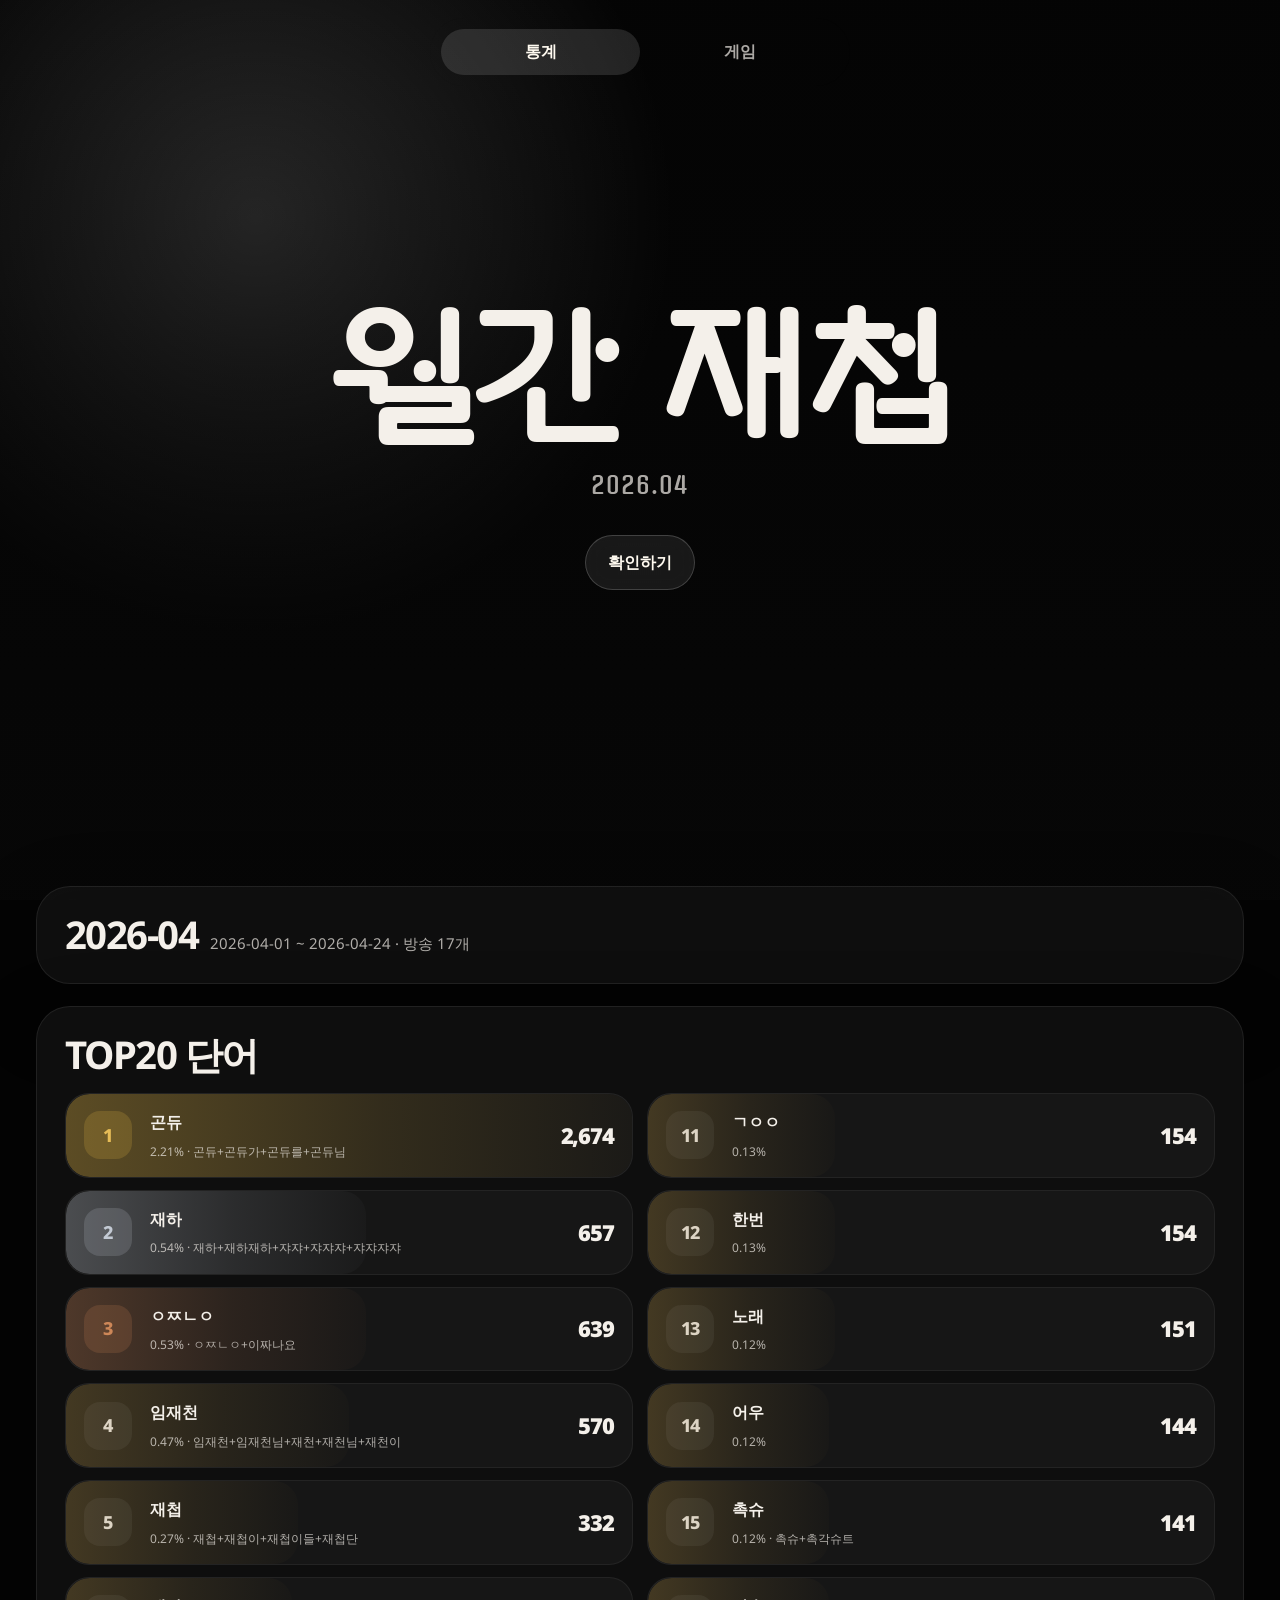
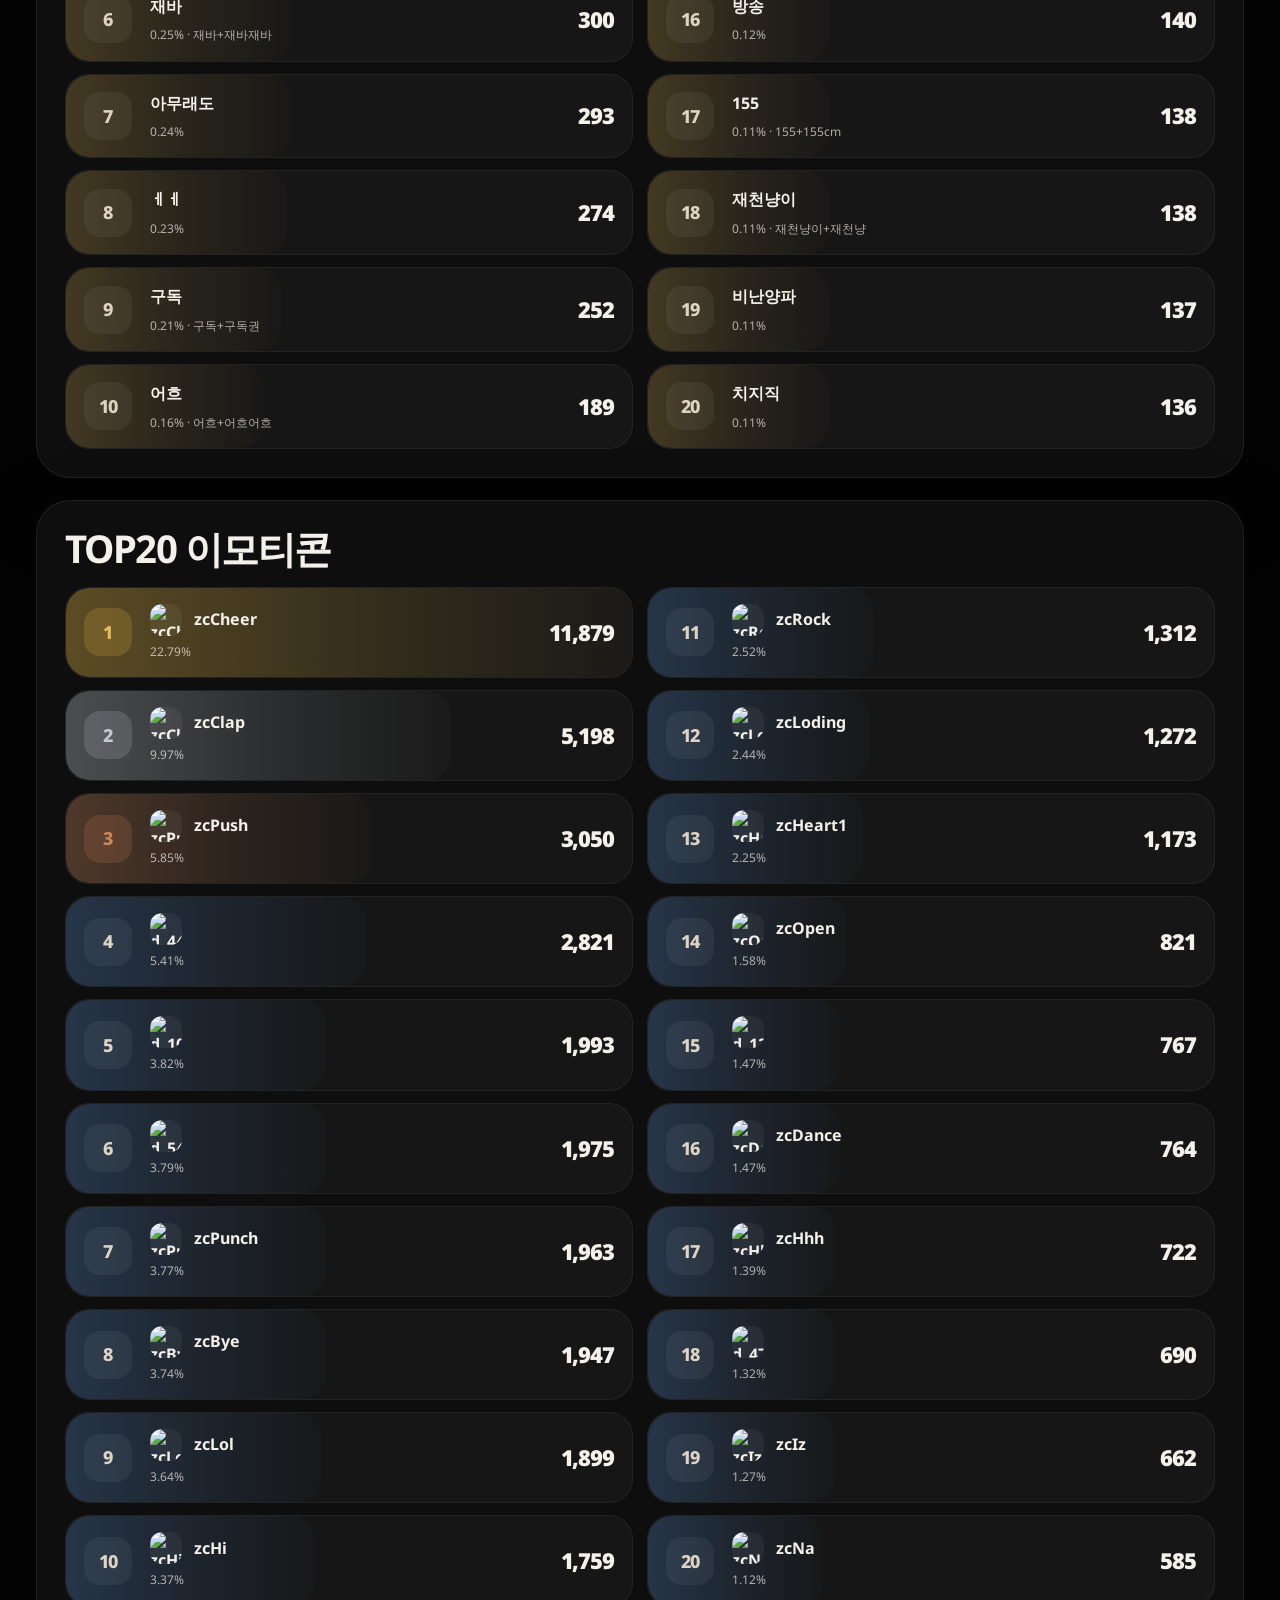
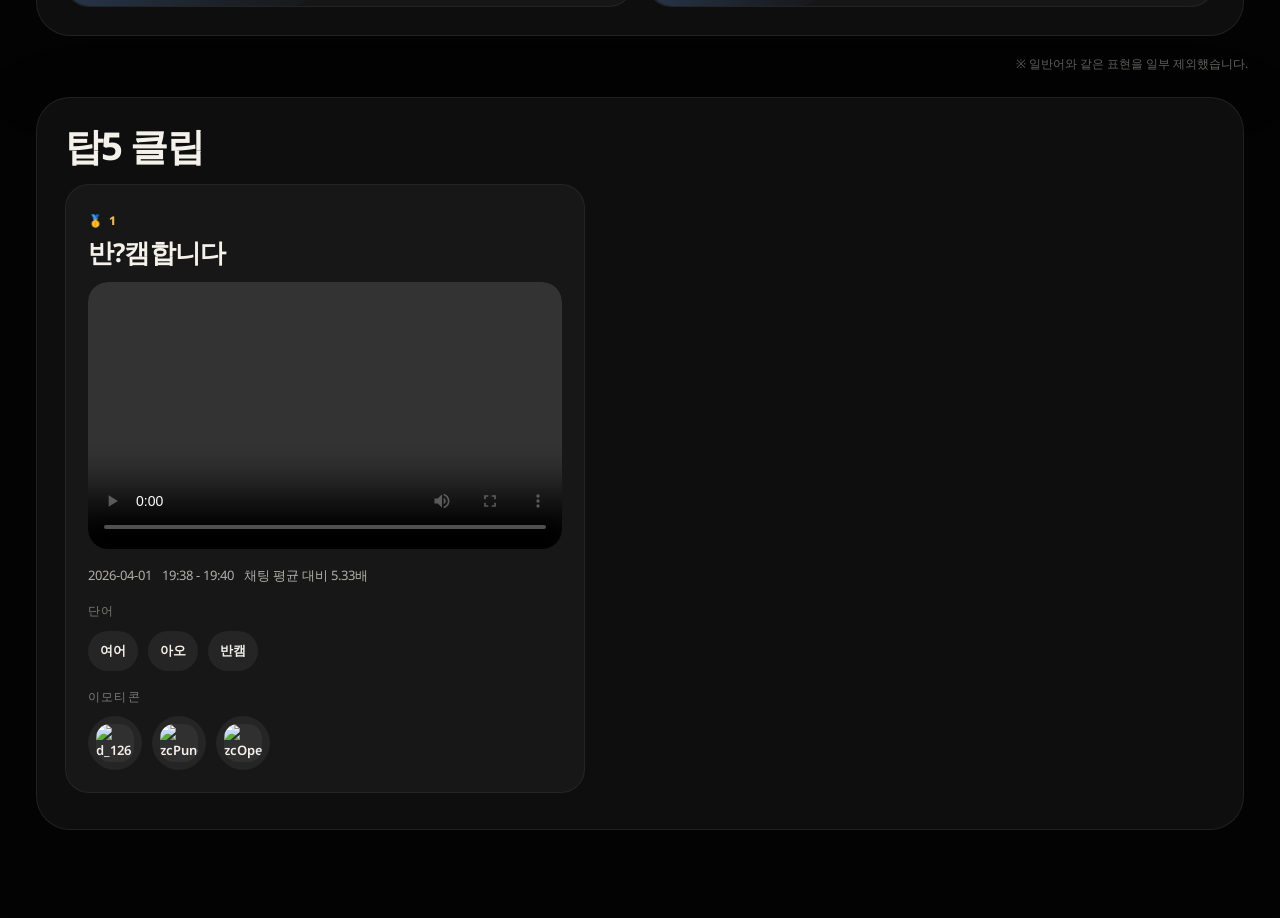
==== commit 14e09368: "Refresh streamer site media and game flow" ====
--- a/docs/index.html
+++ b/docs/index.html
@@ -19,9 +19,7 @@
 
   <main>
     <section class="hero" id="top">
-      <video class="hero-video" autoplay muted loop playsinline>
-        <source src="./assets/video/video1.mp4" type="video/mp4">
-      </video>
+      <video class="hero-video" id="hero-video" autoplay muted loop playsinline></video>
       <div class="hero-scrim"></div>
       <div class="hero-content">
         <h1>월간 재첩</h1>
--- a/docs/styles.css
+++ b/docs/styles.css
@@ -202,10 +202,14 @@
 
 .status-stack,
 .report-root,
-.game-root,
 .report-picker {
   max-width: 1420px;
   margin: 0 auto;
+}
+
+.game-root {
+  max-width: none;
+  margin: 0;
 }
 
 .report-root,
@@ -408,6 +412,18 @@
     linear-gradient(90deg, rgba(94, 165, 255, 0.28) 0%, rgba(94, 165, 255, 0.12) 55%, rgba(94, 165, 255, 0.02) 100%);
 }
 
+.signal-row.is-rank-gold .signal-row-fill {
+  background: linear-gradient(90deg, rgba(226, 180, 64, 0.44) 0%, rgba(226, 180, 64, 0.18) 56%, rgba(226, 180, 64, 0.03) 100%);
+}
+
+.signal-row.is-rank-silver .signal-row-fill {
+  background: linear-gradient(90deg, rgba(192, 198, 207, 0.4) 0%, rgba(192, 198, 207, 0.16) 56%, rgba(192, 198, 207, 0.03) 100%);
+}
+
+.signal-row.is-rank-bronze .signal-row-fill {
+  background: linear-gradient(90deg, rgba(194, 126, 83, 0.42) 0%, rgba(194, 126, 83, 0.16) 56%, rgba(194, 126, 83, 0.03) 100%);
+}
+
 .rank-badge {
   display: inline-flex;
   align-items: center;
@@ -514,6 +530,18 @@
   text-transform: uppercase;
 }
 
+.clip-kicker.is-gold {
+  color: var(--gold);
+}
+
+.clip-kicker.is-silver {
+  color: var(--silver);
+}
+
+.clip-kicker.is-bronze {
+  color: var(--bronze);
+}
+
 .clip-card h4,
 .search-result-header h4,
 .guess-word-wrap h3 {
@@ -617,6 +645,18 @@
   font-weight: 600;
 }
 
+.compact-token.is-icon-only {
+  min-width: 54px;
+  justify-content: center;
+  padding: 8px;
+}
+
+.compact-token.is-icon-only img {
+  width: 38px;
+  height: 38px;
+  border-radius: 14px;
+}
+
 .guess-breakdown-chip {
   color: var(--muted);
 }
@@ -716,80 +756,256 @@
   color: var(--muted-soft);
 }
 
-.game-shell {
+.game-wrap {
+  width: 100vw;
+  margin-left: calc(50% - 50vw);
+}
+
+.game-stage {
+  position: relative;
+  display: grid;
+  grid-template-columns: 1.18fr 0.82fr;
+  min-height: calc(100svh - 64px);
+  background: #050505;
   overflow: hidden;
 }
 
-.game-shell-head {
-  display: flex;
-  justify-content: space-between;
-  gap: 24px;
-  align-items: flex-start;
-  margin-bottom: 24px;
-}
-
-.game-scoreboard {
-  min-width: 160px;
-  padding: 16px 18px;
-  border-radius: 24px;
-  background: rgba(255, 255, 255, 0.05);
-  border: 1px solid rgba(255, 255, 255, 0.08);
+.game-stage::before {
+  content: "";
+  position: absolute;
+  inset: 0;
+  background: linear-gradient(180deg, rgba(6, 6, 6, 0.04), rgba(6, 6, 6, 0.22));
+  pointer-events: none;
+}
+
+.game-stage.is-correct::after,
+.game-stage.is-wrong::after {
+  content: "";
+  position: absolute;
+  inset: 0;
+  opacity: 0;
+  pointer-events: none;
+  animation: gameFlash 760ms ease-out;
+}
+
+.game-stage.is-correct::after {
+  background: radial-gradient(circle at center, rgba(103, 226, 159, 0.24), transparent 54%);
+}
+
+.game-stage.is-wrong::after {
+  background: radial-gradient(circle at center, rgba(255, 109, 109, 0.24), transparent 54%);
+}
+
+.game-score-corner {
+  position: absolute;
+  top: 22px;
+  z-index: 5;
+  display: grid;
+  gap: 2px;
+  color: rgba(255, 255, 255, 0.92);
+  text-shadow: 0 6px 18px rgba(0, 0, 0, 0.38);
+}
+
+.game-score-left {
+  left: 22px;
+  text-align: left;
+}
+
+.game-score-right {
+  right: 22px;
   text-align: right;
 }
 
-.game-score-label,
-.game-score-sub {
-  display: block;
-  color: var(--muted);
+.game-score-corner span {
   font-size: 12px;
+  font-weight: 700;
+  letter-spacing: 0.08em;
+}
+
+.game-score-corner strong {
+  font-size: clamp(34px, 4vw, 52px);
+  line-height: 0.9;
+  letter-spacing: -0.05em;
+}
+
+.game-result-burst {
+  position: absolute;
+  top: 28px;
+  left: 50%;
+  z-index: 6;
+  transform: translateX(-50%);
+  padding: 12px 24px;
+  border-radius: 999px;
+  color: #fff;
+  font-size: 18px;
+  font-weight: 900;
   letter-spacing: 0.08em;
   text-transform: uppercase;
-}
-
-.game-scoreboard strong {
-  display: block;
-  margin-top: 6px;
-  font-size: clamp(30px, 4vw, 44px);
-  line-height: 1;
-  letter-spacing: -0.05em;
-}
-
-.game-stage {
+  opacity: 0;
+  animation: burstIn 760ms ease-out forwards;
+}
+
+.game-result-burst.is-correct {
+  background: rgba(84, 198, 131, 0.9);
+  box-shadow: 0 14px 30px rgba(84, 198, 131, 0.26);
+}
+
+.game-result-burst.is-wrong {
+  background: rgba(232, 95, 95, 0.9);
+  box-shadow: 0 14px 30px rgba(232, 95, 95, 0.24);
+}
+
+.game-versus {
+  position: absolute;
+  top: 50%;
+  left: 59%;
+  z-index: 7;
+  display: inline-flex;
+  align-items: center;
+  justify-content: center;
+  width: 92px;
+  height: 92px;
+  border-radius: 999px;
+  background: linear-gradient(180deg, #ffd85d, #f7b52f);
+  color: #fff;
+  font-size: 26px;
+  font-weight: 900;
+  letter-spacing: 0.06em;
+  transform: translate(-50%, -50%);
+  box-shadow: 0 18px 40px rgba(0, 0, 0, 0.3);
+}
+
+.guess-card {
+  position: relative;
+  min-height: calc(100svh - 64px);
+  overflow: hidden;
+}
+
+.guess-card-anchor {
+  border-right: 1px solid rgba(255, 255, 255, 0.08);
+}
+
+.guess-card-challenger {
+  border-left: 1px solid rgba(255, 255, 255, 0.06);
+}
+
+.guess-backdrop,
+.guess-card-overlay,
+.guess-card-inner {
+  position: absolute;
+  inset: 0;
+}
+
+.guess-backdrop {
+  background-position: center;
+  background-size: cover;
+}
+
+.guess-backdrop.is-photo {
+  filter: brightness(0.74) saturate(0.95);
+}
+
+.guess-backdrop.is-video {
+  overflow: hidden;
+  background: #000;
+}
+
+.guess-backdrop-video {
+  width: 100%;
+  height: 100%;
+  object-fit: cover;
+  filter: brightness(0.8) saturate(0.92);
+}
+
+.guess-backdrop.is-generated {
+  background:
+    linear-gradient(140deg, rgba(90, 78, 112, 0.9), rgba(48, 44, 58, 0.96)),
+    #201d26;
+}
+
+.guess-backdrop-glow {
+  position: absolute;
+  inset: 0;
+  background: radial-gradient(circle at 24% 26%, rgba(255, 255, 255, 0.16), transparent 28%);
+}
+
+.guess-backdrop-orb {
+  position: absolute;
+  top: 18%;
+  left: 8%;
+  width: 19vw;
+  height: 19vw;
+  min-width: 180px;
+  min-height: 180px;
+  border-radius: 999px;
+  background: radial-gradient(circle at 30% 30%, rgba(255, 255, 255, 0.28), rgba(255, 255, 255, 0.04) 58%, transparent 62%);
+  filter: blur(14px);
+  opacity: 0.82;
+}
+
+.guess-backdrop-mosaic {
+  position: absolute;
+  inset: 0;
   display: grid;
-  grid-template-columns: minmax(0, 1fr) 220px minmax(0, 1fr);
-  gap: 18px;
-  align-items: stretch;
-}
-
-.guess-card,
-.game-control-column {
-  min-height: 420px;
-  border-radius: var(--radius-xl);
-  border: 1px solid rgba(255, 255, 255, 0.08);
-  background: rgba(255, 255, 255, 0.04);
-}
-
-.guess-card {
+  grid-template-columns: repeat(3, 1fr);
+  grid-template-rows: repeat(2, 1fr);
+}
+
+.guess-mosaic-tile {
+  position: relative;
+  display: flex;
+  align-items: flex-end;
+  justify-content: flex-start;
+  padding: 18px;
+  overflow: hidden;
+}
+
+.guess-mosaic-tile::before {
+  content: "";
+  position: absolute;
+  inset: 0;
+  background:
+    linear-gradient(180deg, rgba(255, 255, 255, 0.02), rgba(0, 0, 0, 0.22)),
+    radial-gradient(circle at top right, rgba(255, 255, 255, 0.14), transparent 42%);
+}
+
+.guess-mosaic-tile span {
+  position: relative;
+  z-index: 1;
+  display: inline-flex;
+  max-width: 100%;
+  padding: 8px 12px;
+  border-radius: 999px;
+  background: rgba(0, 0, 0, 0.22);
+  color: rgba(255, 255, 255, 0.92);
+  font-size: 14px;
+  font-weight: 700;
+  backdrop-filter: blur(8px);
+}
+
+.tile-1 { background: linear-gradient(135deg, #6f5b84, #403345); }
+.tile-2 { background: linear-gradient(135deg, #3e5368, #252f39); }
+.tile-3 { background: linear-gradient(135deg, #6b4d4a, #31211e); }
+.tile-4 { background: linear-gradient(135deg, #3d4f49, #23302a); }
+.tile-5 { background: linear-gradient(135deg, #564164, #281f31); }
+.tile-6 { background: linear-gradient(135deg, #5c5640, #2b271d); }
+
+.guess-card-overlay {
+  background: linear-gradient(180deg, rgba(6, 6, 6, 0.08) 0%, rgba(6, 6, 6, 0.16) 28%, rgba(6, 6, 6, 0.68) 100%);
+}
+
+.guess-card-inner {
+  z-index: 2;
   display: flex;
   flex-direction: column;
-  justify-content: space-between;
-  padding: 26px;
-  background:
-    radial-gradient(circle at top left, rgba(255, 255, 255, 0.08), transparent 40%),
-    rgba(255, 255, 255, 0.04);
-}
-
-.guess-card-anchor {
-  box-shadow: inset 0 0 0 1px rgba(220, 179, 79, 0.06);
-}
-
-.guess-card-challenger {
-  box-shadow: inset 0 0 0 1px rgba(125, 178, 255, 0.06);
-}
-
-.guess-card-topline {
-  display: flex;
   justify-content: flex-end;
+  padding: 42px;
+}
+
+.guess-card-meta-row {
+  position: absolute;
+  top: 18px;
+  left: 18px;
 }
 
 .guess-rank {
@@ -797,100 +1013,171 @@
   align-items: center;
   padding: 8px 12px;
   border-radius: 999px;
-  background: rgba(255, 255, 255, 0.06);
-  color: var(--muted);
+  background: rgba(12, 12, 12, 0.3);
+  color: rgba(255, 255, 255, 0.92);
   font-size: 12px;
-  font-weight: 700;
-  letter-spacing: 0.06em;
+  font-weight: 800;
+  letter-spacing: 0.08em;
+  backdrop-filter: blur(8px);
 }
 
 .guess-word-wrap {
-  margin-top: 28px;
+  max-width: min(520px, 80%);
+}
+
+.guess-word-wrap h3 {
+  font-size: clamp(48px, 6vw, 76px);
+  line-height: 0.92;
+  letter-spacing: -0.06em;
+  text-shadow: 0 10px 24px rgba(0, 0, 0, 0.34);
 }
 
 .guess-token-title {
-  margin: 10px 0 0;
-  color: var(--muted);
-  font-size: 13px;
-  line-height: 1.5;
+  margin: 14px 0 0;
+  color: rgba(255, 255, 255, 0.76);
+  font-size: 14px;
+  line-height: 1.6;
+  text-shadow: 0 8px 18px rgba(0, 0, 0, 0.34);
 }
 
 .guess-count {
-  margin-top: 28px;
+  margin-top: 16px;
   display: flex;
   align-items: flex-end;
   gap: 10px;
+  color: rgba(255, 255, 255, 0.95);
+  text-shadow: 0 10px 24px rgba(0, 0, 0, 0.34);
+}
+
+.guess-count.is-hidden strong {
+  letter-spacing: 0.08em;
 }
 
 .guess-count strong {
-  font-size: clamp(52px, 7vw, 96px);
+  font-size: clamp(52px, 7vw, 100px);
   line-height: 0.9;
   letter-spacing: -0.06em;
 }
 
 .guess-count span,
 .guess-ratio {
-  color: var(--muted);
+  color: rgba(255, 255, 255, 0.78);
 }
 
 .guess-ratio {
-  margin-top: 10px;
+  margin-top: 8px;
   font-size: 15px;
 }
 
-.game-control-column {
-  display: flex;
-  flex-direction: column;
-  align-items: center;
-  justify-content: center;
-  gap: 14px;
-  padding: 26px 18px;
-  text-align: center;
-}
-
-.game-versus {
+.guess-breakdown {
+  margin-top: 18px;
+}
+
+.guess-breakdown-chip {
+  background: rgba(12, 12, 12, 0.3);
+  color: rgba(255, 255, 255, 0.78);
+  backdrop-filter: blur(8px);
+}
+
+.game-floating-controls {
+  position: absolute;
+  top: 50%;
+  left: calc(50% + clamp(180px, 16vw, 330px));
+  z-index: 8;
+  transform: translateY(-50%);
+}
+
+.game-button-stack {
+  display: grid;
+  gap: 12px;
+}
+
+.game-button-stack.is-frozen .game-guess-button {
+  opacity: 0.94;
+}
+
+.game-guess-button,
+.game-next-button {
+  min-width: 148px;
   display: inline-flex;
   align-items: center;
+  gap: 10px;
   justify-content: center;
-  width: 62px;
-  height: 62px;
-  border-radius: 999px;
-  background: rgba(255, 255, 255, 0.08);
-  color: var(--accent-strong);
-  font-weight: 900;
-  letter-spacing: 0.1em;
-}
-
-.game-guess-button,
-.game-next-button {
-  width: 100%;
-}
-
-.game-feedback,
-.game-helper {
-  margin: 6px 0 0;
-  font-size: 14px;
-  line-height: 1.6;
-  color: var(--muted);
-}
-
-.game-feedback.is-good {
-  color: var(--success);
-}
-
-.game-feedback.is-bad {
-  color: var(--danger);
+  background: rgba(23, 23, 23, 0.48);
+  backdrop-filter: blur(10px);
+}
+
+.game-button-label {
+  display: inline-flex;
+  align-items: center;
+}
+
+.game-button-icon {
+  display: inline-flex;
+  width: 0;
+  height: 0;
+}
+
+.game-button-icon-up {
+  border-left: 7px solid transparent;
+  border-right: 7px solid transparent;
+  border-bottom: 11px solid rgba(255, 196, 84, 0.96);
+  filter: drop-shadow(0 0 8px rgba(255, 196, 84, 0.34));
+}
+
+.game-button-icon-down {
+  border-left: 7px solid transparent;
+  border-right: 7px solid transparent;
+  border-top: 11px solid rgba(255, 196, 84, 0.96);
+  filter: drop-shadow(0 0 8px rgba(255, 196, 84, 0.34));
+}
+
+@keyframes burstIn {
+  0% {
+    opacity: 0;
+    transform: translateX(-50%) translateY(-8px) scale(0.84);
+  }
+  24% {
+    opacity: 1;
+  }
+  100% {
+    opacity: 0;
+    transform: translateX(-50%) translateY(-22px) scale(1.04);
+  }
+}
+
+@keyframes gameFlash {
+  0% {
+    opacity: 0;
+  }
+  20% {
+    opacity: 1;
+  }
+  100% {
+    opacity: 0;
+  }
 }
 
 @media (max-width: 1100px) {
-  .signal-list,
+  .signal-list {
+    grid-template-columns: 1fr;
+  }
+
   .game-stage {
     grid-template-columns: 1fr;
   }
 
-  .game-control-column {
-    min-height: 0;
-    order: 2;
+  .game-versus {
+    top: 50%;
+    left: 50%;
+  }
+
+  .game-floating-controls {
+    top: auto;
+    right: auto;
+    bottom: 26px;
+    left: 50%;
+    transform: translateX(-50%);
   }
 }
 
@@ -946,9 +1233,47 @@
   }
 
   .clip-meta-row,
-  .report-intro-head,
-  .game-shell-head {
+  .report-intro-head {
     display: grid;
     gap: 8px;
   }
-}
+
+  .game-stage,
+  .guess-card {
+    min-height: auto;
+  }
+
+  .guess-card {
+    min-height: 52svh;
+  }
+
+  .guess-card-inner {
+    padding: 22px;
+  }
+
+  .guess-word-wrap {
+    max-width: 100%;
+  }
+
+  .guess-word-wrap h3 {
+    font-size: clamp(34px, 10vw, 52px);
+  }
+
+  .game-score-corner {
+    top: 14px;
+  }
+
+  .game-score-left {
+    left: 14px;
+  }
+
+  .game-score-right {
+    right: 14px;
+  }
+
+  .game-versus {
+    width: 72px;
+    height: 72px;
+    font-size: 22px;
+  }
+}
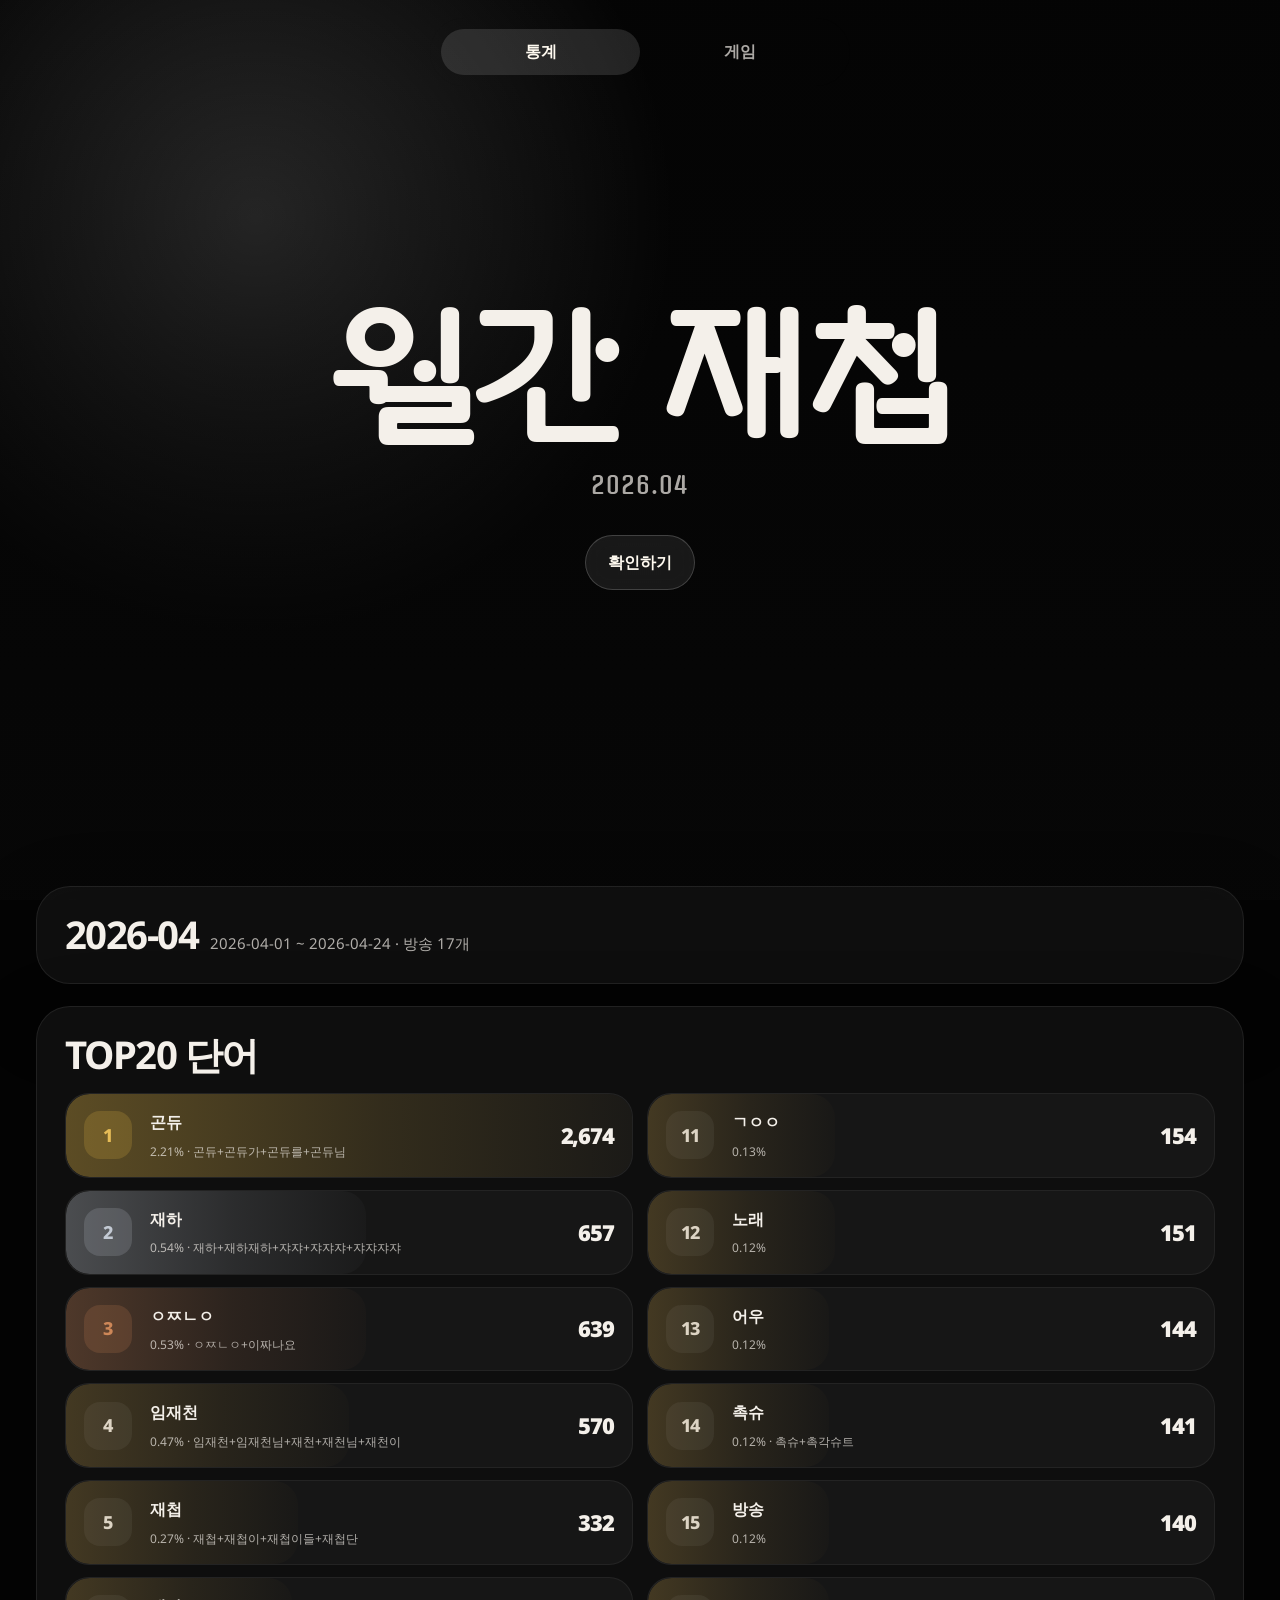
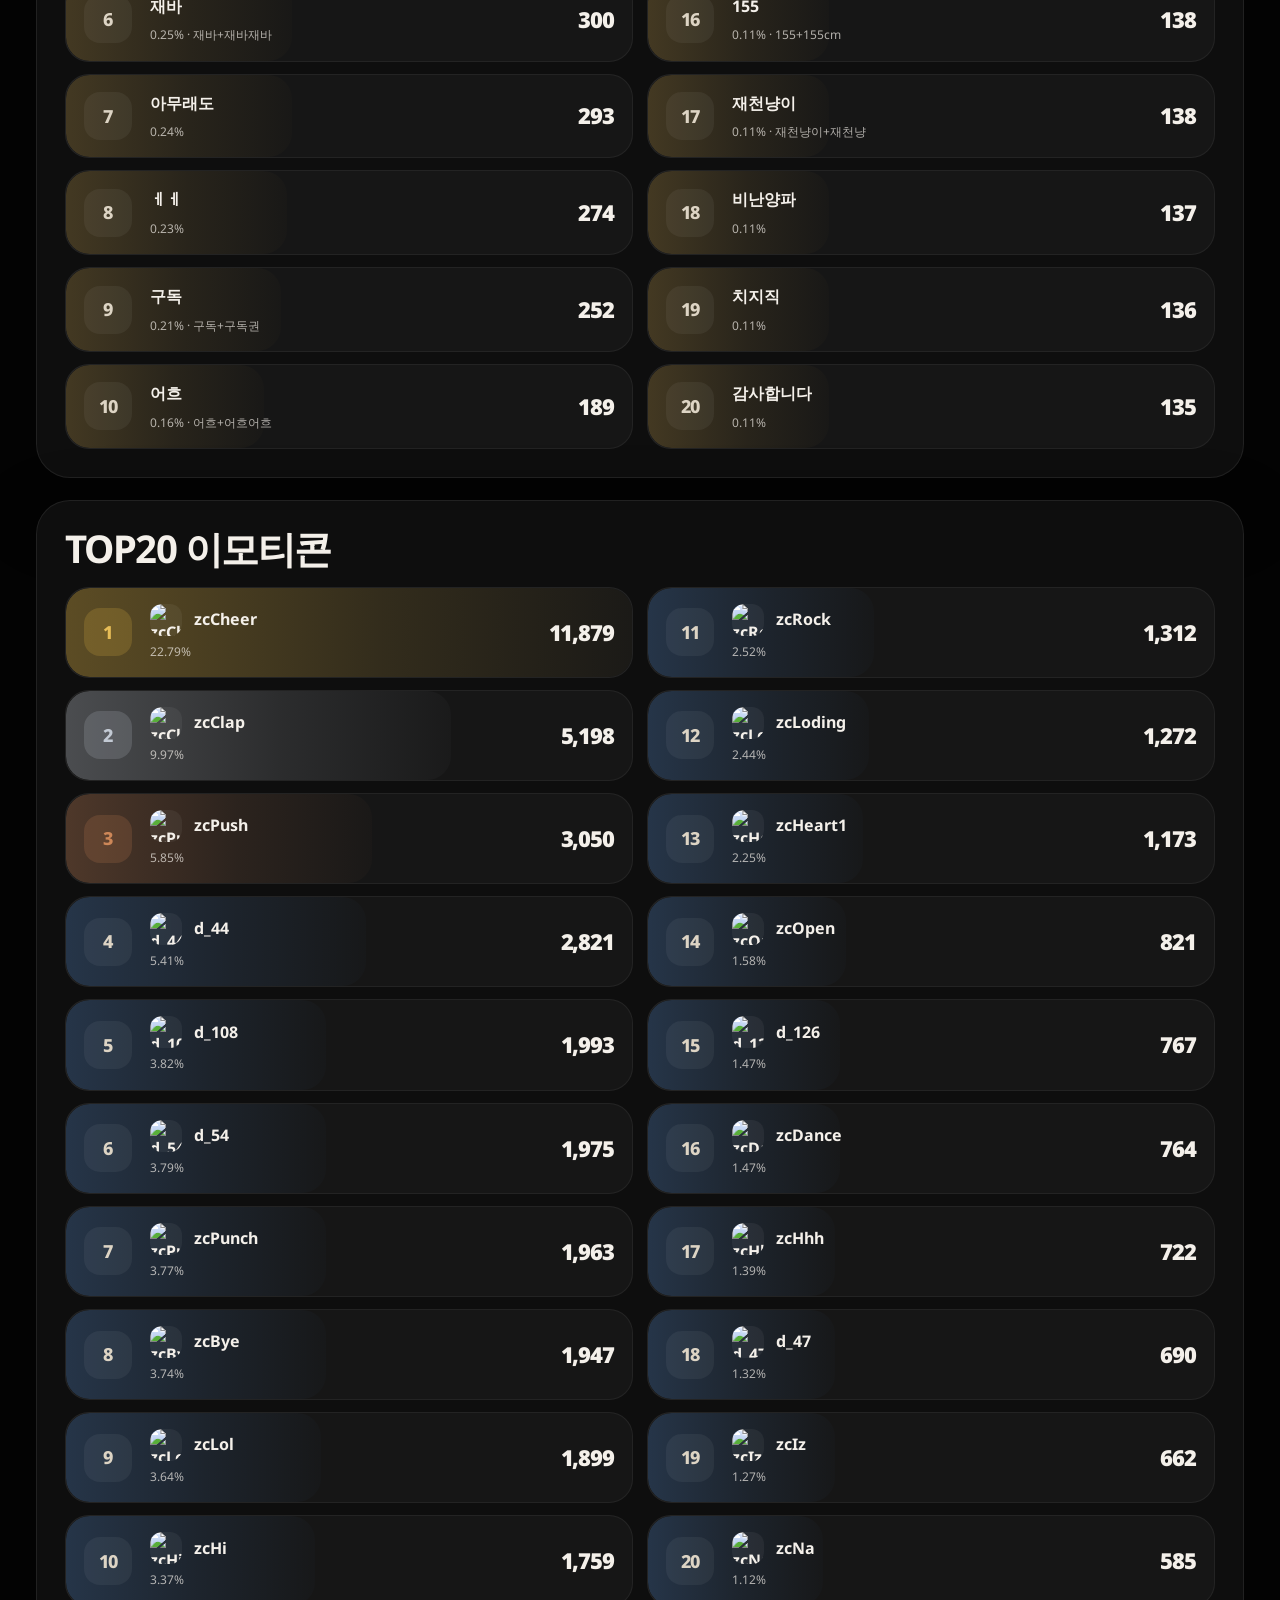
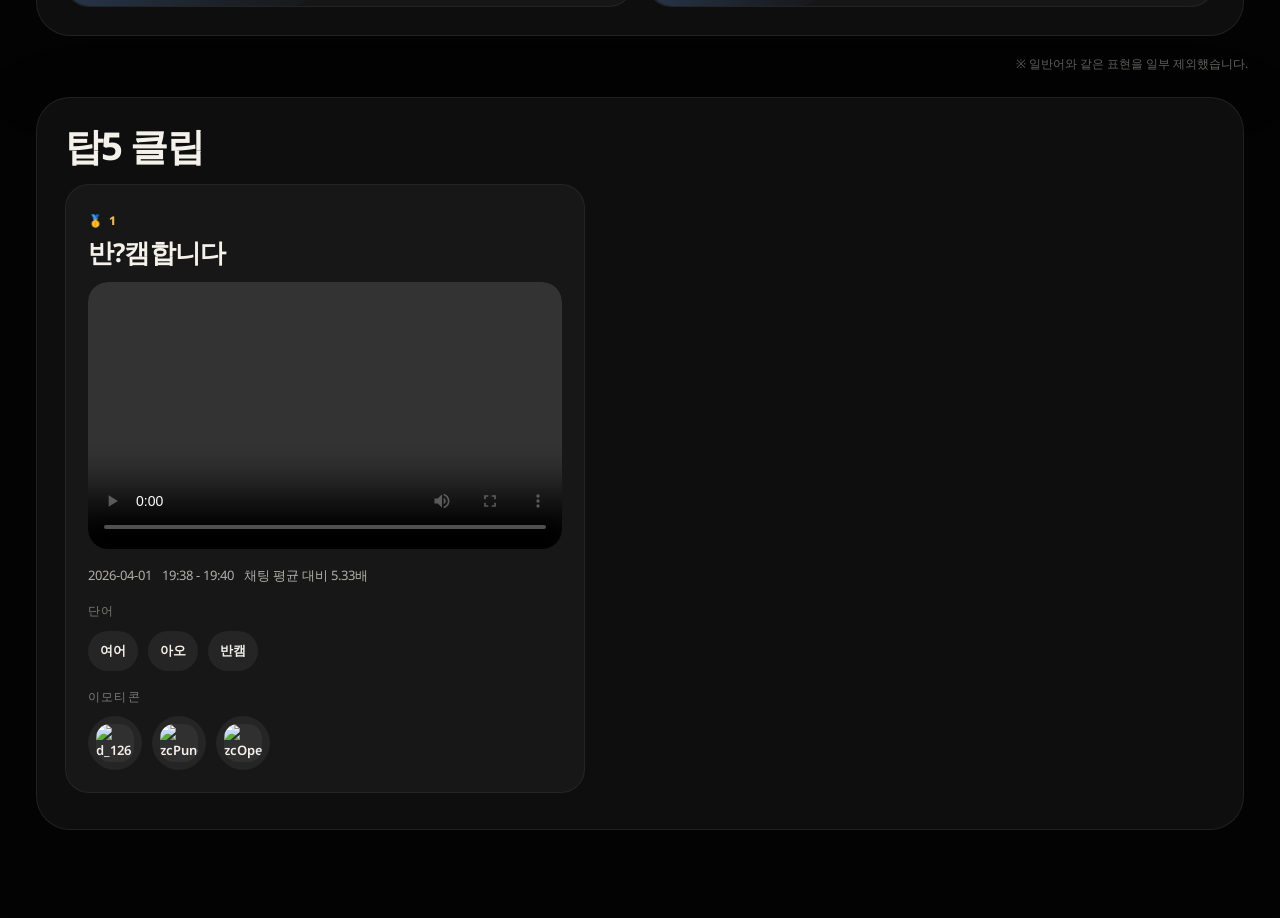
==== commit 00f59183: "Rotate hero videos between page loads" ====
--- a/docs/index.html
+++ b/docs/index.html
@@ -19,7 +19,7 @@
 
   <main>
     <section class="hero" id="top">
-      <video class="hero-video" id="hero-video" autoplay muted loop playsinline></video>
+      <video class="hero-video" id="hero-video" autoplay muted playsinline preload="metadata"></video>
       <div class="hero-scrim"></div>
       <div class="hero-content">
         <h1>월간 재첩</h1>
--- a/docs/styles.css
+++ b/docs/styles.css
@@ -573,7 +573,8 @@
 .clip-skip-button,
 .search-button,
 .game-guess-button,
-.game-next-button {
+.game-next-button,
+.game-media-toggle {
   padding: 10px 16px;
   border: 1px solid rgba(255, 255, 255, 0.14);
   border-radius: 999px;
@@ -586,7 +587,8 @@
 .clip-skip-button:hover,
 .search-button:hover,
 .game-guess-button:hover,
-.game-next-button:hover {
+.game-next-button:hover,
+.game-media-toggle:hover {
   transform: translateY(-1px);
   background: rgba(255, 255, 255, 0.14);
   border-color: rgba(255, 255, 255, 0.22);
@@ -1097,7 +1099,8 @@
 }
 
 .game-guess-button,
-.game-next-button {
+.game-next-button,
+.game-media-toggle {
   min-width: 148px;
   display: inline-flex;
   align-items: center;
@@ -1107,6 +1110,16 @@
   backdrop-filter: blur(10px);
 }
 
+.game-media-toggle[aria-pressed="true"] {
+  color: rgba(255, 255, 255, 0.76);
+  border-color: rgba(255, 255, 255, 0.18);
+}
+
+.game-media-toggle-label {
+  display: inline-flex;
+  align-items: center;
+}
+
 .game-button-label {
   display: inline-flex;
   align-items: center;
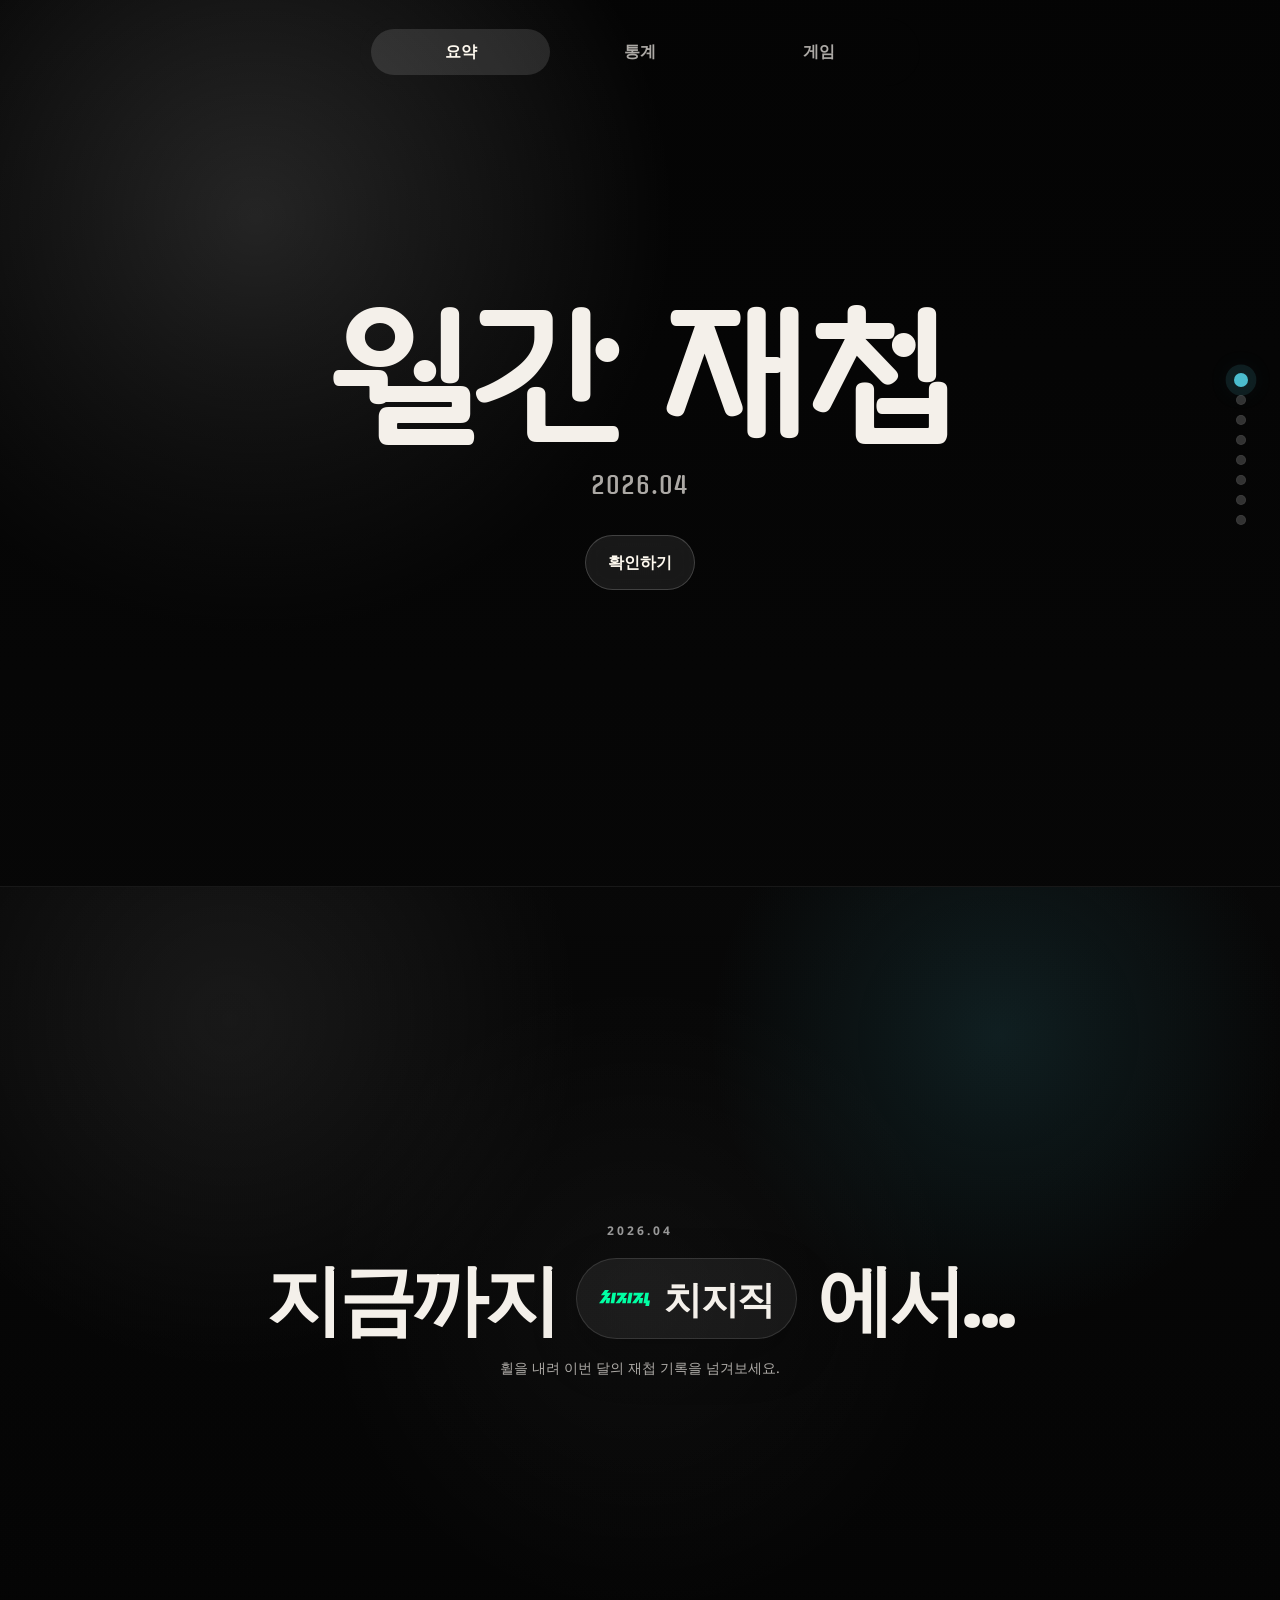
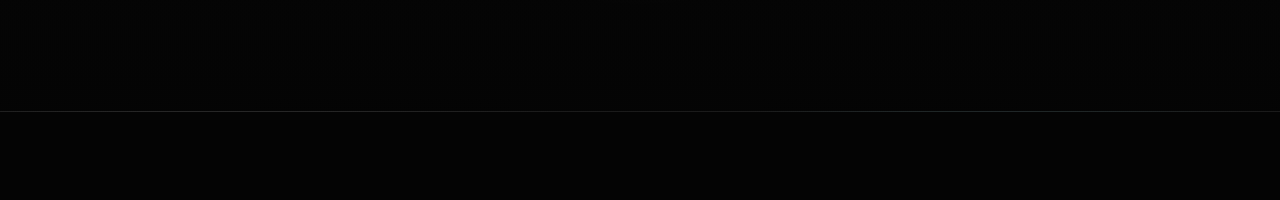
==== commit c5cc118e: "Add scrollytelling summary tab" ====
--- a/docs/index.html
+++ b/docs/index.html
@@ -12,7 +12,8 @@
 <body>
   <header class="site-nav" id="site-nav">
     <div class="site-nav-inner">
-      <button class="nav-link active" id="nav-stats" type="button" data-view-tab="stats">통계</button>
+      <button class="nav-link active" id="nav-summary" type="button" data-view-tab="summary">요약</button>
+      <button class="nav-link" id="nav-stats" type="button" data-view-tab="stats">통계</button>
       <button class="nav-link" id="nav-game" type="button" data-view-tab="game">게임</button>
     </div>
   </header>
@@ -42,6 +43,7 @@
         <div class="error-panel hidden" id="error-panel"></div>
       </div>
 
+      <div class="summary-root hidden" id="summary-root"></div>
       <div class="report-root hidden" id="report-root"></div>
       <div class="game-root hidden" id="game-root"></div>
     </section>
--- a/docs/styles.css
+++ b/docs/styles.css
@@ -75,7 +75,7 @@
   display: flex;
   justify-content: space-between;
   align-items: center;
-  width: min(420px, 100%);
+  width: min(560px, 100%);
   margin: 0 auto;
   padding: 10px;
   border: 1px solid transparent;
@@ -212,12 +212,22 @@
   margin: 0;
 }
 
+.summary-root {
+  max-width: none;
+  margin: 0;
+}
+
 .report-root,
 .game-root {
   transition: opacity 180ms ease;
 }
 
-.report-root.is-updating {
+.summary-root {
+  transition: opacity 180ms ease;
+}
+
+.report-root.is-updating,
+.summary-root.is-updating {
   opacity: 0.64;
   pointer-events: none;
 }
@@ -319,6 +329,268 @@
 .report-shell {
   display: grid;
   gap: 22px;
+}
+
+.summary-wrap {
+  width: 100vw;
+  margin-left: calc(50% - 50vw);
+  padding: 0;
+}
+
+.summary-scroller {
+  position: relative;
+  height: calc(100svh - 74px);
+  overflow-y: auto;
+  scroll-snap-type: y mandatory;
+  overscroll-behavior: contain;
+  scrollbar-width: none;
+  background:
+    radial-gradient(circle at 18% 16%, rgba(255, 255, 255, 0.08), transparent 28%),
+    radial-gradient(circle at 78% 18%, rgba(75, 189, 206, 0.14), transparent 24%),
+    linear-gradient(180deg, rgba(8, 8, 8, 0.96), rgba(4, 4, 4, 0.98));
+  border-top: 1px solid rgba(255, 255, 255, 0.08);
+  border-bottom: 1px solid rgba(255, 255, 255, 0.08);
+}
+
+.summary-scroller::-webkit-scrollbar {
+  display: none;
+}
+
+.summary-progress {
+  position: fixed;
+  top: 50%;
+  right: clamp(16px, 2.8vw, 34px);
+  z-index: 14;
+  display: grid;
+  gap: 10px;
+  transform: translateY(-50%);
+}
+
+.summary-progress-dot {
+  width: 10px;
+  height: 10px;
+  padding: 0;
+  border: 0;
+  border-radius: 999px;
+  background: rgba(255, 255, 255, 0.18);
+  box-shadow: inset 0 0 0 1px rgba(255, 255, 255, 0.05);
+  transition: transform 180ms ease, background 180ms ease, box-shadow 180ms ease;
+}
+
+.summary-progress-dot.is-current {
+  transform: scale(1.4);
+  background: #4bbdce;
+  box-shadow:
+    0 0 0 6px rgba(75, 189, 206, 0.12),
+    0 0 20px rgba(75, 189, 206, 0.24);
+}
+
+.summary-scene {
+  position: relative;
+  min-height: calc(100svh - 74px);
+  padding: clamp(36px, 7vw, 88px);
+  display: flex;
+  align-items: center;
+  justify-content: center;
+  scroll-snap-align: start;
+  scroll-snap-stop: always;
+  overflow: hidden;
+}
+
+.summary-scene::before {
+  content: "";
+  position: absolute;
+  inset: 0;
+  background:
+    linear-gradient(180deg, rgba(6, 6, 6, 0.06), rgba(6, 6, 6, 0.12)),
+    radial-gradient(circle at center, rgba(255, 255, 255, 0.04), transparent 42%);
+  pointer-events: none;
+}
+
+.summary-scene-inner {
+  position: relative;
+  z-index: 1;
+  width: min(1080px, 100%);
+  display: grid;
+  gap: 18px;
+  justify-items: center;
+  text-align: center;
+  opacity: 0.24;
+  transform: scale(0.82) translateY(60px);
+  filter: blur(4px);
+  transition:
+    opacity 380ms ease,
+    transform 540ms cubic-bezier(0.2, 0.8, 0.2, 1),
+    filter 380ms ease;
+}
+
+.summary-scene.is-before .summary-scene-inner,
+.summary-scene.is-after .summary-scene-inner {
+  opacity: 0.14;
+}
+
+.summary-scene.is-current .summary-scene-inner {
+  opacity: 1;
+  transform: scale(1) translateY(0);
+  filter: blur(0);
+}
+
+.summary-stage-meta {
+  color: rgba(255, 255, 255, 0.58);
+  font-size: 12px;
+  font-weight: 700;
+  letter-spacing: 0.26em;
+  text-transform: uppercase;
+}
+
+.summary-logo-story {
+  display: flex;
+  flex-wrap: wrap;
+  align-items: center;
+  justify-content: center;
+  gap: clamp(10px, 2vw, 20px);
+  font-size: clamp(38px, 6vw, 88px);
+  font-weight: 900;
+  letter-spacing: -0.06em;
+  line-height: 0.94;
+}
+
+.summary-logo-pill {
+  display: inline-flex;
+  align-items: center;
+  gap: 14px;
+  padding: 14px 22px;
+  border-radius: 999px;
+  background: rgba(255, 255, 255, 0.06);
+  border: 1px solid rgba(255, 255, 255, 0.12);
+  box-shadow: 0 18px 48px rgba(0, 0, 0, 0.22);
+}
+
+.summary-logo-pill img {
+  width: clamp(42px, 4vw, 62px);
+  height: clamp(42px, 4vw, 62px);
+  object-fit: contain;
+}
+
+.summary-logo-pill span {
+  font-size: clamp(24px, 3vw, 42px);
+  font-weight: 900;
+  letter-spacing: -0.04em;
+}
+
+.summary-leading-text,
+.summary-trailing-text {
+  display: inline-block;
+}
+
+.summary-scene-note {
+  margin: 0;
+  color: var(--muted);
+  font-size: 14px;
+}
+
+.summary-line,
+.summary-question {
+  margin: 0;
+  font-size: clamp(34px, 4vw, 64px);
+  font-weight: 900;
+  letter-spacing: -0.05em;
+  line-height: 1.08;
+}
+
+.summary-line-tail {
+  color: rgba(244, 240, 234, 0.88);
+}
+
+.summary-number-block {
+  display: inline-flex;
+  align-items: flex-end;
+  gap: 12px;
+  line-height: 0.9;
+  text-shadow: 0 18px 36px rgba(0, 0, 0, 0.28);
+}
+
+.summary-number-block strong {
+  font-size: clamp(110px, 18vw, 250px);
+  font-weight: 900;
+  letter-spacing: -0.08em;
+}
+
+.summary-number-block span,
+.summary-term-unit {
+  color: rgba(244, 240, 234, 0.82);
+  font-size: clamp(26px, 3vw, 44px);
+  font-weight: 800;
+  letter-spacing: -0.04em;
+}
+
+.summary-number-block.is-wide strong {
+  font-size: clamp(78px, 13vw, 194px);
+}
+
+.summary-question {
+  max-width: 980px;
+}
+
+.summary-emphasis {
+  color: var(--accent-strong);
+}
+
+.summary-emphasis.is-cyan {
+  color: #8beaf5;
+  text-shadow: 0 0 24px rgba(75, 189, 206, 0.24);
+}
+
+.summary-term-grid {
+  display: grid;
+  grid-template-columns: repeat(2, minmax(0, 1fr));
+  gap: 22px;
+  width: min(980px, 100%);
+}
+
+.summary-term-card,
+.summary-top-chatter-card {
+  padding: clamp(24px, 3vw, 36px);
+  border-radius: 32px;
+  border: 1px solid rgba(255, 255, 255, 0.1);
+  background: rgba(255, 255, 255, 0.05);
+  box-shadow: 0 22px 54px rgba(0, 0, 0, 0.22);
+}
+
+.summary-term-card {
+  display: grid;
+  gap: 8px;
+}
+
+.summary-term-name,
+.summary-top-chatter-label {
+  color: rgba(244, 240, 234, 0.64);
+  font-size: 13px;
+  font-weight: 800;
+  letter-spacing: 0.18em;
+  text-transform: uppercase;
+}
+
+.summary-term-card strong,
+.summary-top-chatter-card strong {
+  font-size: clamp(54px, 7vw, 112px);
+  font-weight: 900;
+  letter-spacing: -0.08em;
+  line-height: 0.9;
+}
+
+.summary-top-chatter-card {
+  width: min(760px, 100%);
+  display: grid;
+  gap: 14px;
+  justify-items: center;
+  text-align: center;
+}
+
+.summary-top-chatter-card.is-finale {
+  background:
+    radial-gradient(circle at 50% 0%, rgba(75, 189, 206, 0.14), transparent 36%),
+    rgba(255, 255, 255, 0.05);
 }
 
 .report-intro,
@@ -459,18 +731,37 @@
 
 .token-title {
   display: flex;
-  align-items: center;
+  align-items: flex-start;
   gap: 12px;
+  min-width: 0;
+}
+
+.token-title-text {
+  display: flex;
+  align-items: baseline;
+  gap: 10px;
+  min-width: 0;
+  flex-wrap: wrap;
+}
+
+.token-primary {
   min-width: 0;
   font-size: 16px;
   font-weight: 700;
 }
 
-.token-title span {
+.token-title-text span {
   min-width: 0;
   overflow: hidden;
   text-overflow: ellipsis;
   white-space: nowrap;
+}
+
+.token-aliases {
+  max-width: 100%;
+  color: var(--muted-soft);
+  font-size: 12px;
+  font-weight: 500;
 }
 
 .token-title img,
@@ -763,6 +1054,12 @@
   margin-left: calc(50% - 50vw);
 }
 
+.game-stage-stack {
+  position: relative;
+  min-height: calc(100svh - 64px);
+  overflow: hidden;
+}
+
 .game-stage {
   position: relative;
   display: grid;
@@ -772,30 +1069,40 @@
   overflow: hidden;
 }
 
+.game-stage.is-transition-old,
+.game-stage.is-transition-new {
+  position: absolute;
+  inset: 0;
+  min-height: 100%;
+  transition:
+    transform 560ms cubic-bezier(0.22, 0.78, 0.18, 1),
+    opacity 560ms ease;
+}
+
+.game-stage.is-transition-old {
+  z-index: 1;
+}
+
+.game-stage.is-transition-new {
+  z-index: 2;
+  transform: translateX(100%);
+}
+
+.game-stage-stack.is-transitioning .game-stage.is-transition-old {
+  transform: translateX(-18%);
+  opacity: 0.36;
+}
+
+.game-stage-stack.is-transitioning .game-stage.is-transition-new {
+  transform: translateX(0);
+}
+
 .game-stage::before {
   content: "";
   position: absolute;
   inset: 0;
   background: linear-gradient(180deg, rgba(6, 6, 6, 0.04), rgba(6, 6, 6, 0.22));
   pointer-events: none;
-}
-
-.game-stage.is-correct::after,
-.game-stage.is-wrong::after {
-  content: "";
-  position: absolute;
-  inset: 0;
-  opacity: 0;
-  pointer-events: none;
-  animation: gameFlash 760ms ease-out;
-}
-
-.game-stage.is-correct::after {
-  background: radial-gradient(circle at center, rgba(103, 226, 159, 0.24), transparent 54%);
-}
-
-.game-stage.is-wrong::after {
-  background: radial-gradient(circle at center, rgba(255, 109, 109, 0.24), transparent 54%);
 }
 
 .game-score-corner {
@@ -818,6 +1125,14 @@
   text-align: right;
 }
 
+.game-media-corner {
+  position: absolute;
+  top: calc(50% + 74px);
+  left: 59%;
+  z-index: 8;
+  transform: translateX(-50%);
+}
+
 .game-score-corner span {
   font-size: 12px;
   font-weight: 700;
@@ -828,33 +1143,6 @@
   font-size: clamp(34px, 4vw, 52px);
   line-height: 0.9;
   letter-spacing: -0.05em;
-}
-
-.game-result-burst {
-  position: absolute;
-  top: 28px;
-  left: 50%;
-  z-index: 6;
-  transform: translateX(-50%);
-  padding: 12px 24px;
-  border-radius: 999px;
-  color: #fff;
-  font-size: 18px;
-  font-weight: 900;
-  letter-spacing: 0.08em;
-  text-transform: uppercase;
-  opacity: 0;
-  animation: burstIn 760ms ease-out forwards;
-}
-
-.game-result-burst.is-correct {
-  background: rgba(84, 198, 131, 0.9);
-  box-shadow: 0 14px 30px rgba(84, 198, 131, 0.26);
-}
-
-.game-result-burst.is-wrong {
-  background: rgba(232, 95, 95, 0.9);
-  box-shadow: 0 14px 30px rgba(232, 95, 95, 0.24);
 }
 
 .game-versus {
@@ -862,19 +1150,103 @@
   top: 50%;
   left: 59%;
   z-index: 7;
+  width: 92px;
+  height: 92px;
+  transform: translate(-50%, -50%);
+  perspective: 900px;
+}
+
+.game-versus::after {
+  content: "";
+  position: absolute;
+  inset: -12px;
+  border-radius: 999px;
+  opacity: 0;
+  pointer-events: none;
+}
+
+.game-versus-flip {
+  position: relative;
+  width: 100%;
+  height: 100%;
+  transform-style: preserve-3d;
+  transition: transform 620ms cubic-bezier(0.2, 0.76, 0.2, 1);
+  will-change: transform;
+}
+
+.game-versus.is-revealed .game-versus-flip {
+  transform: rotateY(180deg);
+}
+
+.game-versus-face {
+  position: absolute;
+  inset: 0;
   display: inline-flex;
   align-items: center;
   justify-content: center;
-  width: 92px;
-  height: 92px;
   border-radius: 999px;
-  background: linear-gradient(180deg, #ffd85d, #f7b52f);
+  backface-visibility: hidden;
+}
+
+.game-versus-front {
+  background:
+    radial-gradient(circle at 32% 28%, rgba(231, 251, 255, 0.42), transparent 32%),
+    linear-gradient(180deg, #7ae4ef, #4bbdce);
+  border: 1px solid rgba(141, 238, 247, 0.42);
+  color: #fff;
+  box-shadow:
+    0 18px 40px rgba(0, 0, 0, 0.3),
+    0 0 0 10px rgba(75, 189, 206, 0.08),
+    0 0 34px rgba(75, 189, 206, 0.26);
+}
+
+.game-versus-back {
+  transform: rotateY(180deg);
+  color: #fff;
+  box-shadow: 0 18px 40px rgba(0, 0, 0, 0.28);
+}
+
+.game-versus.is-correct .game-versus-back {
+  background: linear-gradient(180deg, #48c66f, #23954a);
+  border: 1px solid rgba(189, 255, 206, 0.34);
+}
+
+.game-versus.is-wrong .game-versus-back {
+  background: linear-gradient(180deg, #f16363, #c83838);
+  border: 1px solid rgba(255, 214, 214, 0.3);
+}
+
+.game-versus.is-pulsed.is-correct::after {
+  background: radial-gradient(circle, rgba(72, 198, 111, 0.3) 0%, rgba(72, 198, 111, 0.16) 42%, transparent 72%);
+  animation: versusPulse 700ms ease-out forwards;
+}
+
+.game-versus.is-pulsed.is-wrong::after {
+  background: radial-gradient(circle, rgba(241, 99, 99, 0.28) 0%, rgba(241, 99, 99, 0.14) 42%, transparent 72%);
+  animation: versusPulse 700ms ease-out forwards;
+}
+
+.game-versus-label {
   color: #fff;
   font-size: 26px;
   font-weight: 900;
   letter-spacing: 0.06em;
-  transform: translate(-50%, -50%);
-  box-shadow: 0 18px 40px rgba(0, 0, 0, 0.3);
+}
+
+.game-versus-icon {
+  display: inline-flex;
+  width: 36px;
+  height: 36px;
+}
+
+.game-versus-icon svg {
+  width: 100%;
+  height: 100%;
+  fill: none;
+  stroke: #fff;
+  stroke-width: 2.6;
+  stroke-linecap: round;
+  stroke-linejoin: round;
 }
 
 .guess-card {
@@ -917,6 +1289,7 @@
   height: 100%;
   object-fit: cover;
   filter: brightness(0.8) saturate(0.92);
+  transition: filter 220ms ease, transform 260ms ease;
 }
 
 .guess-backdrop.is-generated {
@@ -994,6 +1367,8 @@
 
 .guess-card-overlay {
   background: linear-gradient(180deg, rgba(6, 6, 6, 0.08) 0%, rgba(6, 6, 6, 0.16) 28%, rgba(6, 6, 6, 0.68) 100%);
+  pointer-events: none;
+  transition: background 220ms ease;
 }
 
 .guess-card-inner {
@@ -1002,12 +1377,97 @@
   flex-direction: column;
   justify-content: flex-end;
   padding: 42px;
-}
-
-.guess-card-meta-row {
+  pointer-events: none;
+}
+
+.guess-card.is-media-paused .guess-backdrop-video {
+  filter: brightness(0.56) saturate(0.72);
+  transform: scale(1.01);
+}
+
+.guess-card.is-media-paused .guess-card-overlay {
+  background: linear-gradient(180deg, rgba(6, 6, 6, 0.16) 0%, rgba(6, 6, 6, 0.26) 26%, rgba(6, 6, 6, 0.76) 100%);
+}
+
+.guess-video-toggle {
   position: absolute;
-  top: 18px;
-  left: 18px;
+  inset: 0;
+  z-index: 3;
+  display: block;
+  width: 100%;
+  height: 100%;
+  padding: 0;
+  border: 0;
+  background: transparent;
+  cursor: pointer;
+}
+
+.guess-video-feedback {
+  position: absolute;
+  top: 50%;
+  left: 50%;
+  display: inline-flex;
+  align-items: center;
+  gap: 12px;
+  padding: 12px 18px;
+  border-radius: 999px;
+  background: rgba(10, 10, 10, 0.44);
+  border: 1px solid rgba(255, 255, 255, 0.12);
+  box-shadow: 0 18px 36px rgba(0, 0, 0, 0.28);
+  color: rgba(255, 255, 255, 0.96);
+  backdrop-filter: blur(12px);
+  opacity: 0;
+  transform: translate(-50%, -50%) scale(0.92);
+  transition: opacity 180ms ease, transform 220ms ease, background 220ms ease, border-color 220ms ease;
+  pointer-events: none;
+}
+
+.guess-video-feedback.is-visible {
+  opacity: 1;
+  transform: translate(-50%, -50%) scale(1);
+}
+
+.guess-video-feedback.is-playing {
+  background: rgba(43, 125, 138, 0.44);
+  border-color: rgba(127, 228, 239, 0.3);
+}
+
+.guess-video-feedback.is-paused {
+  background: rgba(22, 22, 22, 0.52);
+  border-color: rgba(255, 255, 255, 0.14);
+}
+
+.guess-video-feedback-glyph {
+  display: inline-flex;
+  align-items: center;
+  justify-content: center;
+  width: 20px;
+  height: 20px;
+  gap: 4px;
+}
+
+.guess-video-feedback-glyph span {
+  display: block;
+  width: 5px;
+  height: 16px;
+  border-radius: 999px;
+  background: currentColor;
+}
+
+.guess-video-feedback-glyph.is-play span {
+  width: 0;
+  height: 0;
+  border-top: 9px solid transparent;
+  border-bottom: 9px solid transparent;
+  border-left: 14px solid currentColor;
+  background: transparent;
+  border-radius: 0;
+}
+
+.guess-video-feedback-label {
+  font-size: 13px;
+  font-weight: 800;
+  letter-spacing: 0.05em;
 }
 
 .guess-rank {
@@ -1027,18 +1487,26 @@
   max-width: min(520px, 80%);
 }
 
+.guess-word-head {
+  display: flex;
+  align-items: flex-end;
+  gap: 14px;
+  flex-wrap: wrap;
+}
+
 .guess-word-wrap h3 {
+  margin: 0;
   font-size: clamp(48px, 6vw, 76px);
   line-height: 0.92;
   letter-spacing: -0.06em;
   text-shadow: 0 10px 24px rgba(0, 0, 0, 0.34);
 }
 
-.guess-token-title {
-  margin: 14px 0 0;
+.guess-token-inline {
+  margin: 0 0 6px;
   color: rgba(255, 255, 255, 0.76);
-  font-size: 14px;
-  line-height: 1.6;
+  font-size: 13px;
+  line-height: 1.5;
   text-shadow: 0 8px 18px rgba(0, 0, 0, 0.34);
 }
 
@@ -1079,6 +1547,13 @@
   background: rgba(12, 12, 12, 0.3);
   color: rgba(255, 255, 255, 0.78);
   backdrop-filter: blur(8px);
+}
+
+.guess-card-footer-meta {
+  margin-top: 18px;
+  display: flex;
+  align-items: center;
+  justify-content: flex-start;
 }
 
 .game-floating-controls {
@@ -1110,14 +1585,62 @@
   backdrop-filter: blur(10px);
 }
 
-.game-media-toggle[aria-pressed="true"] {
-  color: rgba(255, 255, 255, 0.76);
-  border-color: rgba(255, 255, 255, 0.18);
-}
-
-.game-media-toggle-label {
+.game-media-toggle {
+  min-width: 134px;
+  min-height: 42px;
+  padding: 0 16px;
+  border-radius: 999px;
+  gap: 8px;
+  line-height: 1;
+  color: #f5fbff;
+  border-color: rgba(75, 189, 206, 0.22);
+  background: linear-gradient(180deg, rgba(20, 29, 34, 0.92), rgba(14, 18, 22, 0.92));
+  box-shadow:
+    0 12px 24px rgba(0, 0, 0, 0.28),
+    0 0 0 1px rgba(75, 189, 206, 0.06);
+}
+
+.game-media-toggle.is-active {
+  background: linear-gradient(180deg, rgba(68, 176, 194, 0.92), rgba(42, 124, 138, 0.94));
+  border-color: rgba(151, 237, 247, 0.44);
+  color: #fff;
+  box-shadow:
+    0 14px 28px rgba(26, 86, 96, 0.34),
+    0 0 18px rgba(75, 189, 206, 0.18);
+}
+
+.game-media-toggle.is-muted {
+  background: linear-gradient(180deg, rgba(68, 44, 44, 0.9), rgba(36, 22, 22, 0.94));
+  border-color: rgba(255, 146, 146, 0.2);
+  color: rgba(255, 242, 242, 0.92);
+}
+
+.game-media-icon-wrap {
   display: inline-flex;
+  width: 20px;
+  height: 20px;
   align-items: center;
+  justify-content: center;
+  flex: 0 0 20px;
+}
+
+.game-media-label {
+  font-size: 12px;
+  font-weight: 800;
+  letter-spacing: 0.06em;
+  line-height: 1;
+  white-space: nowrap;
+}
+
+.game-media-icon {
+  width: 20px;
+  height: 20px;
+  display: block;
+  fill: none;
+  stroke: currentColor;
+  stroke-width: 1.9;
+  stroke-linecap: round;
+  stroke-linejoin: round;
 }
 
 .game-button-label {
@@ -1145,29 +1668,17 @@
   filter: drop-shadow(0 0 8px rgba(255, 196, 84, 0.34));
 }
 
-@keyframes burstIn {
+@keyframes versusPulse {
   0% {
     opacity: 0;
-    transform: translateX(-50%) translateY(-8px) scale(0.84);
-  }
-  24% {
+    transform: scale(0.88);
+  }
+  28% {
     opacity: 1;
   }
   100% {
     opacity: 0;
-    transform: translateX(-50%) translateY(-22px) scale(1.04);
-  }
-}
-
-@keyframes gameFlash {
-  0% {
-    opacity: 0;
-  }
-  20% {
-    opacity: 1;
-  }
-  100% {
-    opacity: 0;
+    transform: scale(1.16);
   }
 }
 
@@ -1176,6 +1687,10 @@
     grid-template-columns: 1fr;
   }
 
+  .summary-term-grid {
+    grid-template-columns: 1fr;
+  }
+
   .game-stage {
     grid-template-columns: 1fr;
   }
@@ -1183,6 +1698,12 @@
   .game-versus {
     top: 50%;
     left: 50%;
+  }
+
+  .game-media-corner {
+    top: calc(50% + 74px);
+    left: 50%;
+    transform: translateX(-50%);
   }
 
   .game-floating-controls {
@@ -1204,6 +1725,41 @@
     width: 100%;
   }
 
+  .summary-progress {
+    display: none;
+  }
+
+  .summary-scroller,
+  .summary-scene {
+    height: auto;
+    min-height: calc(100svh - 64px);
+  }
+
+  .summary-scene {
+    padding: 28px 20px 40px;
+  }
+
+  .summary-logo-story {
+    font-size: clamp(34px, 12vw, 58px);
+  }
+
+  .summary-logo-pill {
+    padding: 12px 16px;
+  }
+
+  .summary-number-block strong {
+    font-size: clamp(72px, 26vw, 118px);
+  }
+
+  .summary-number-block.is-wide strong {
+    font-size: clamp(62px, 18vw, 104px);
+  }
+
+  .summary-line,
+  .summary-question {
+    font-size: clamp(28px, 8vw, 42px);
+  }
+
   .hero {
     min-height: 86svh;
     padding-top: 84px;
@@ -1284,6 +1840,11 @@
     right: 14px;
   }
 
+  .game-media-corner {
+    top: 86px;
+    right: 14px;
+  }
+
   .game-versus {
     width: 72px;
     height: 72px;
